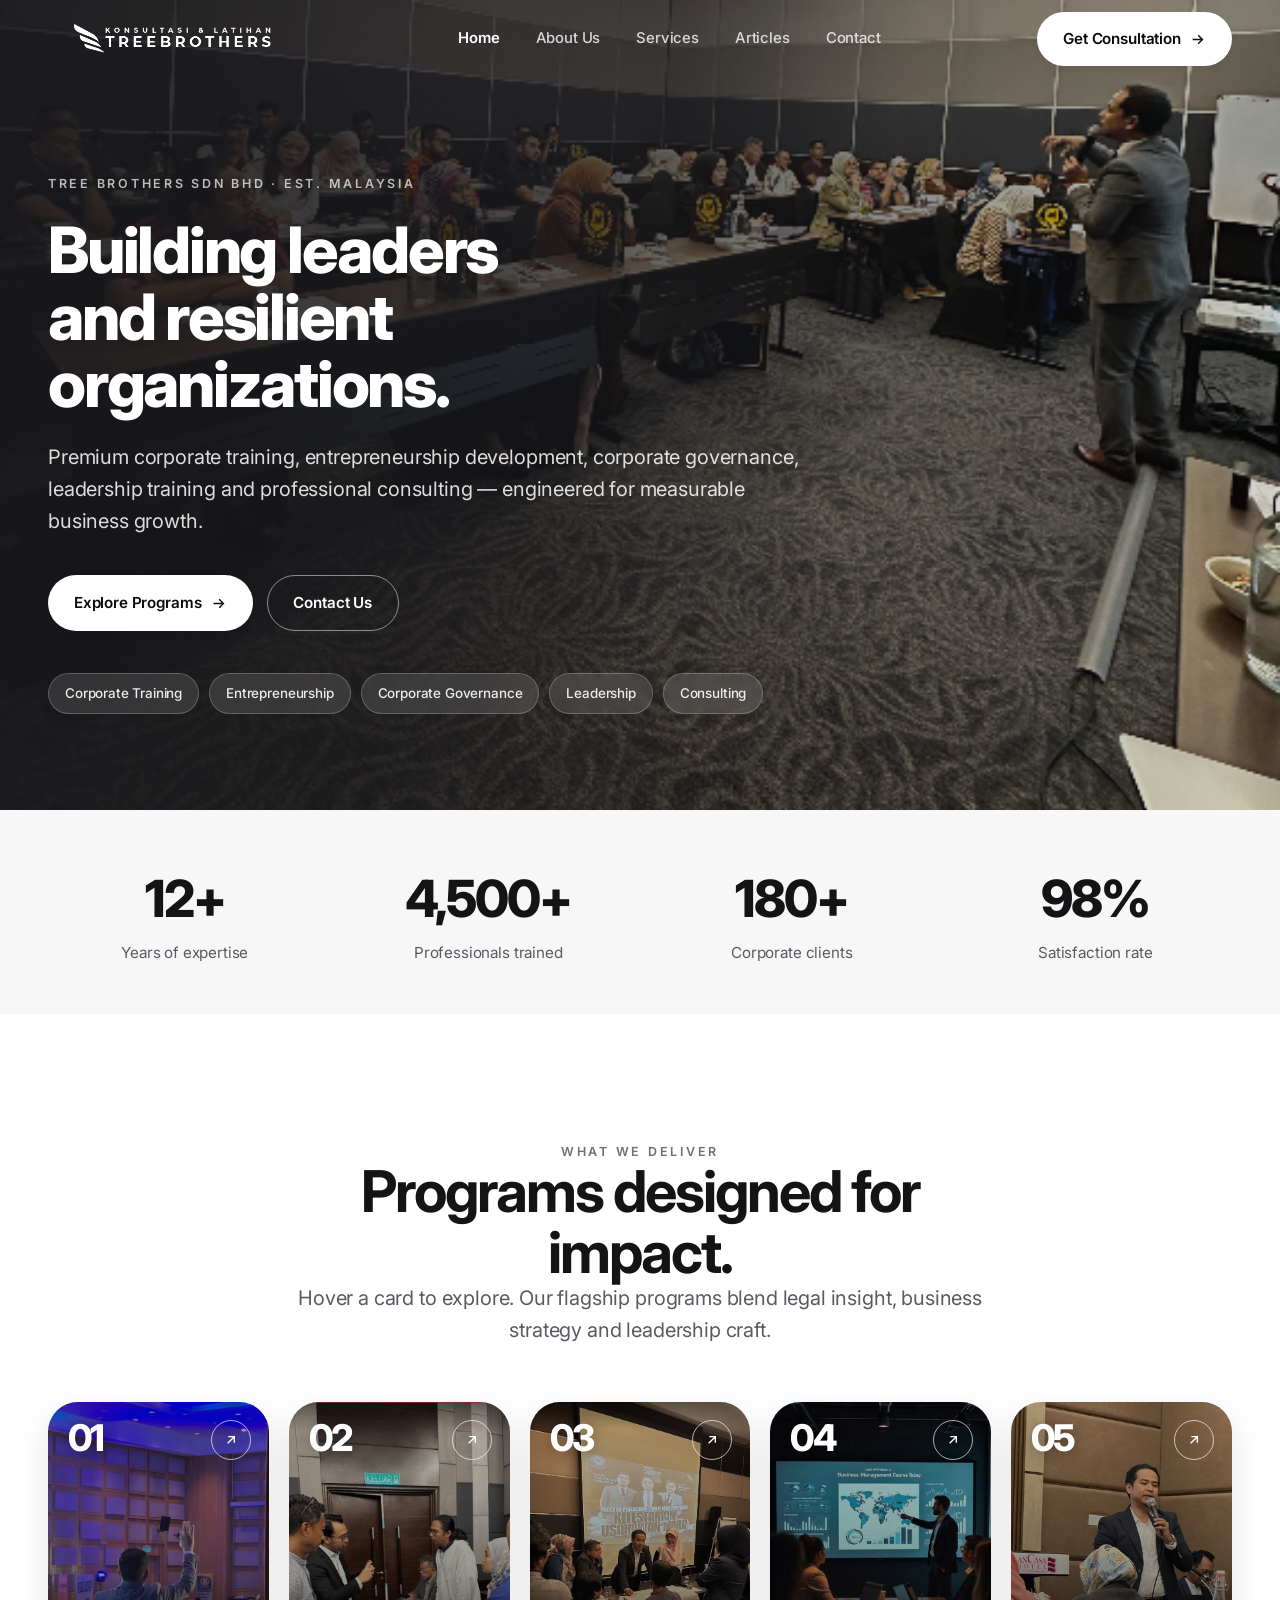
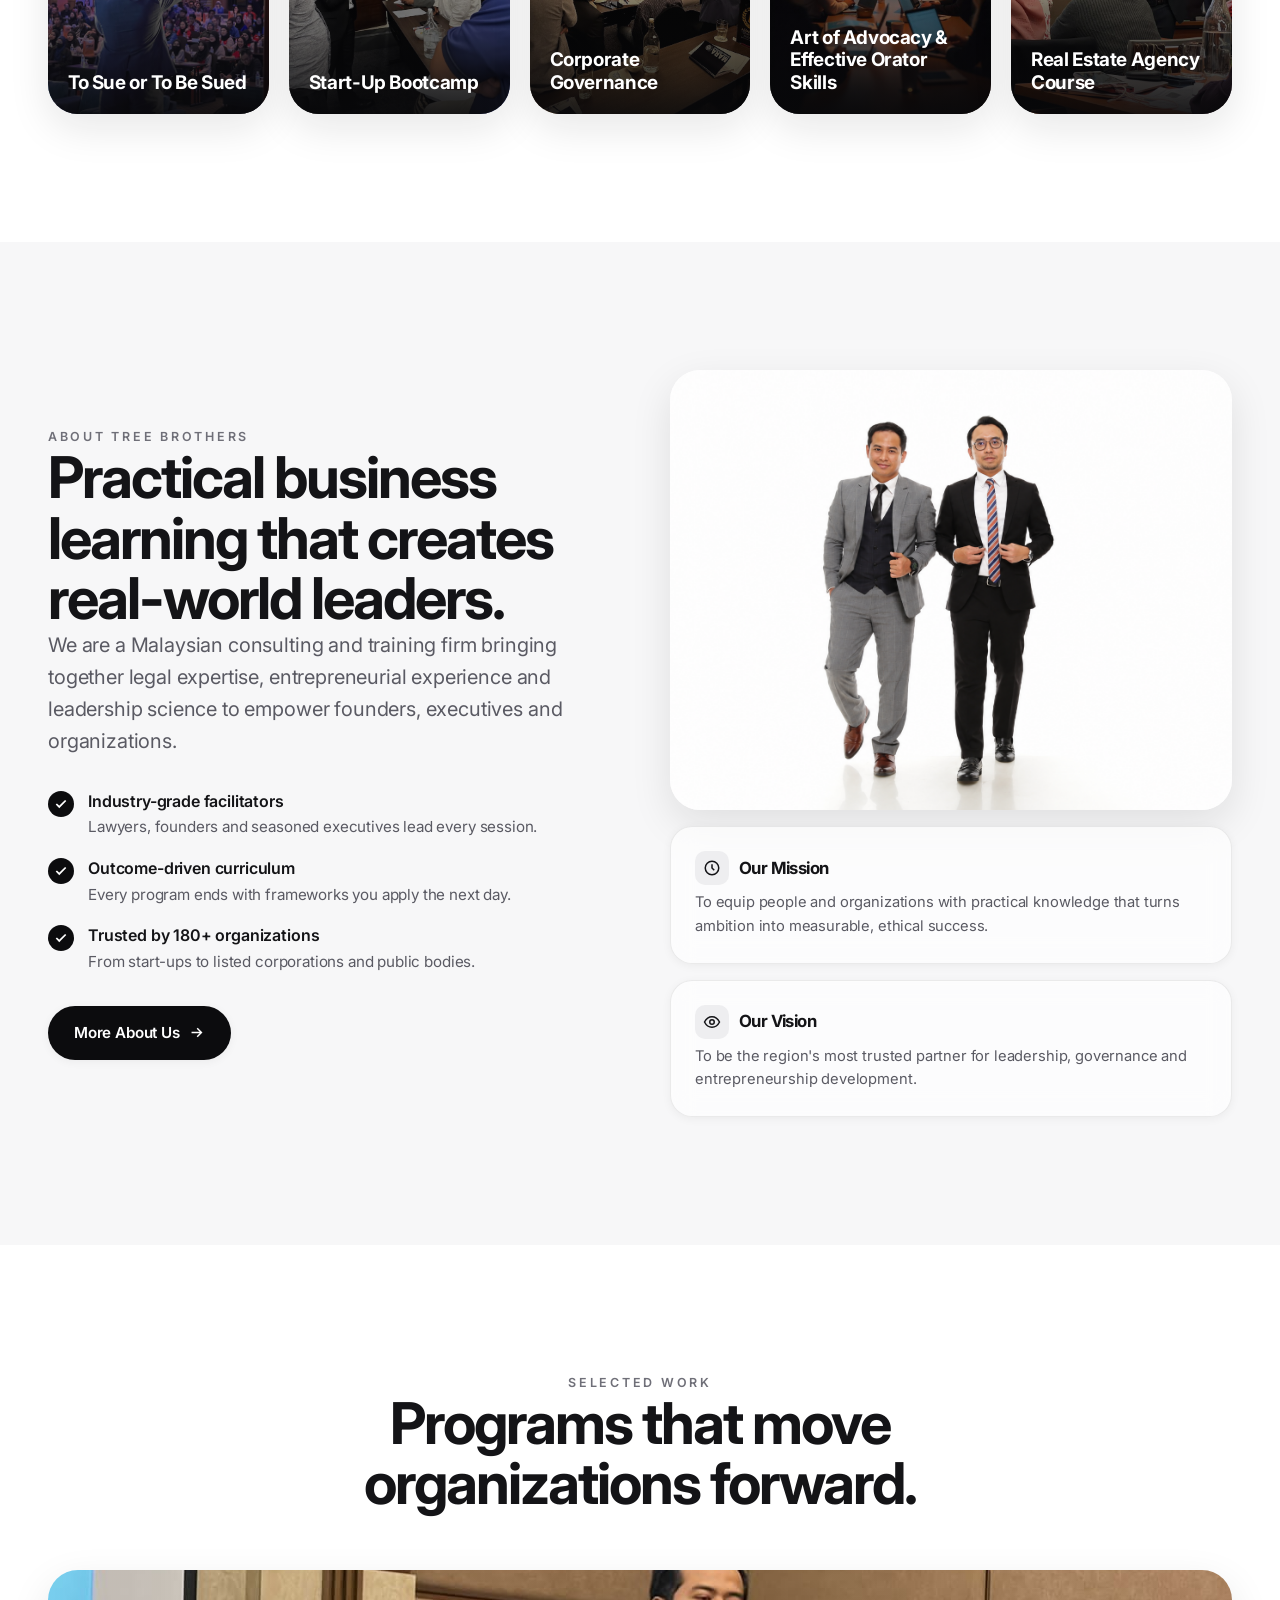
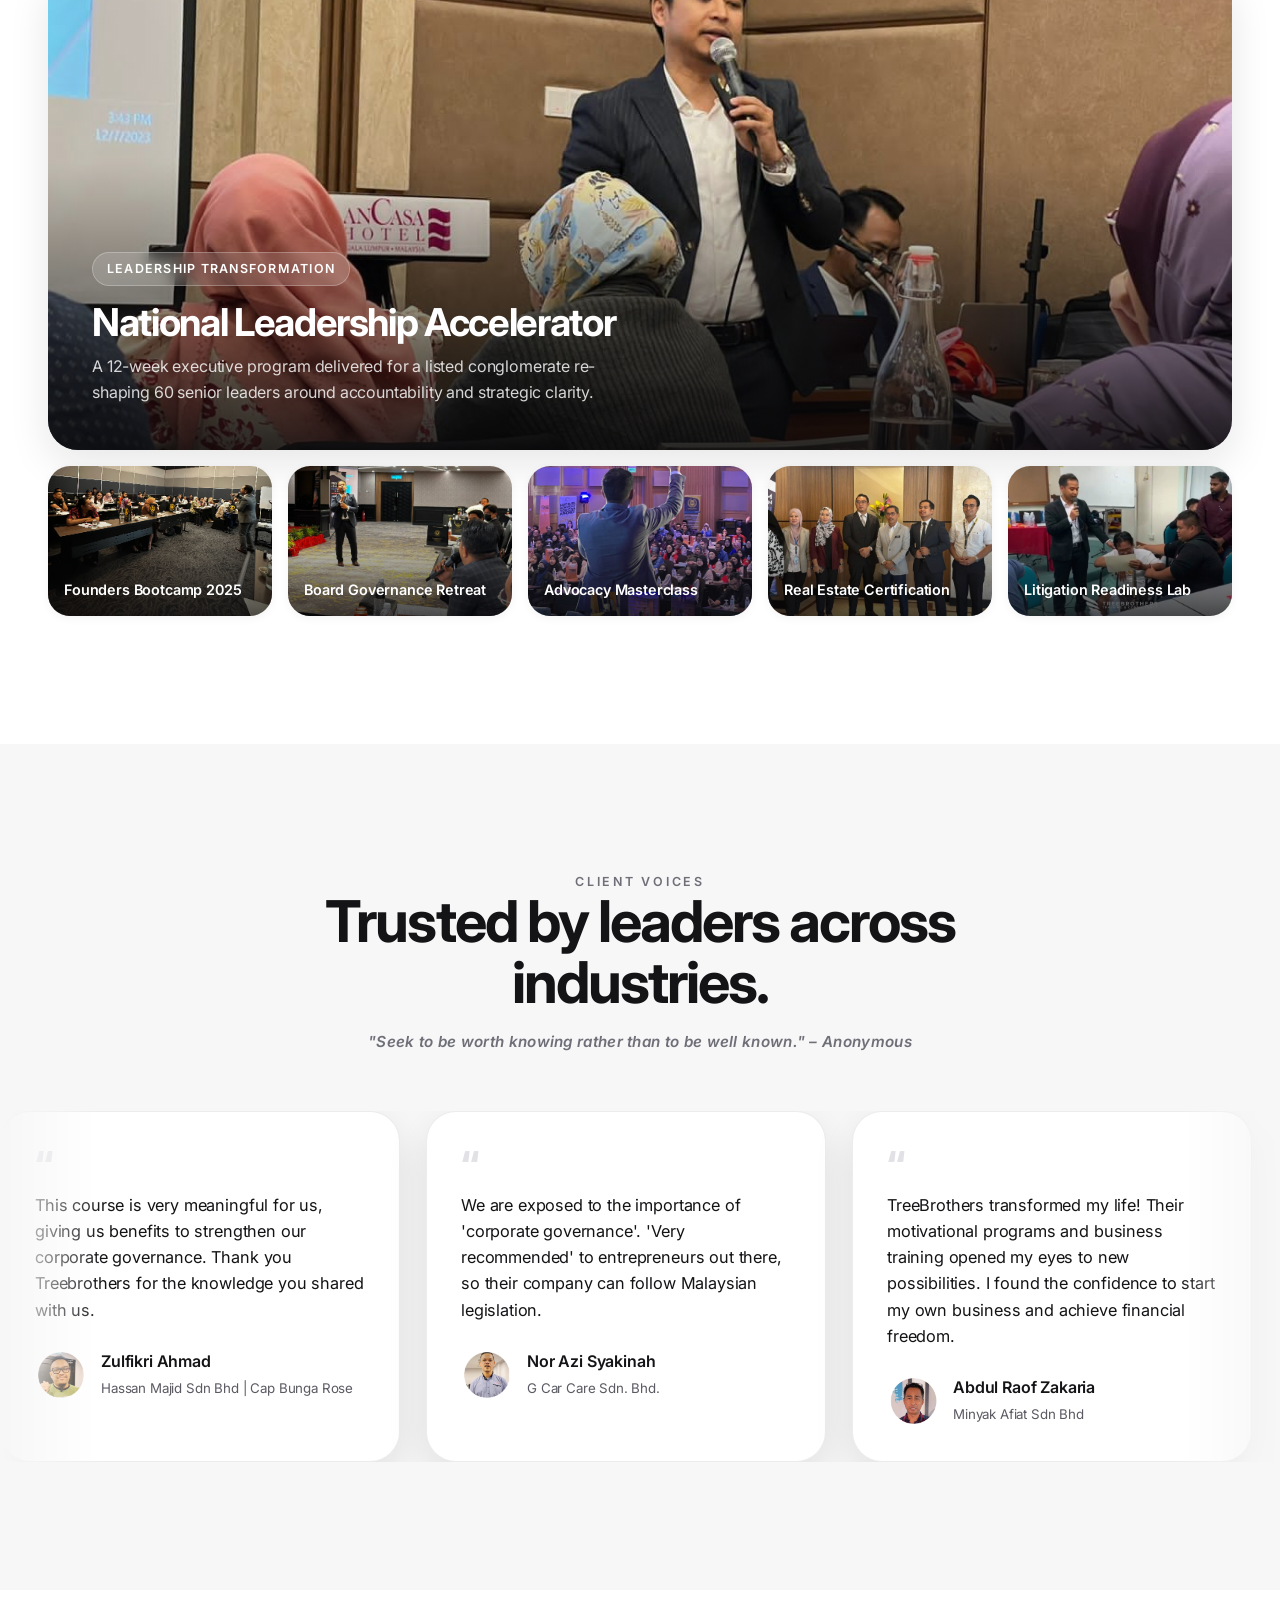
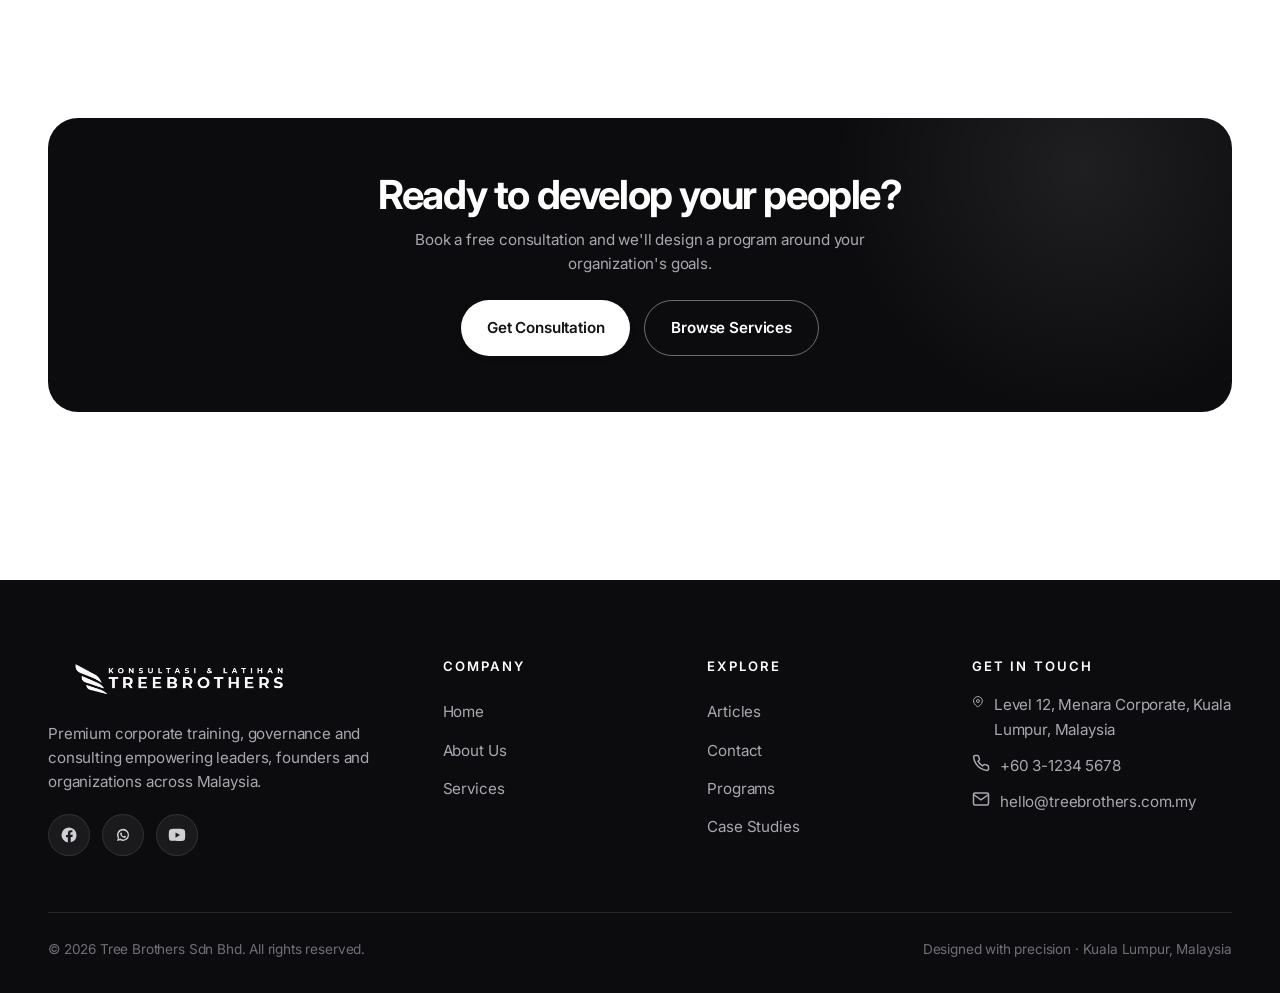
==== index.html @ 4edef3a5 "Rename homepage.html to index.html for deployment; add netlify.toml Co-Authored-By: Claude Opus 4.8 " ====
<!doctype html>
<html lang="en">
  <head>
    <meta charset="UTF-8" />
    <meta name="viewport" content="width=device-width, initial-scale=1.0" />
    <title>Tree Brothers Sdn Bhd Premium Corporate Training & Consulting</title>
    <meta
      name="description"
      content="Tree Brothers Sdn Bhd delivers premium corporate training, entrepreneurship development, corporate governance and leadership programs."
    />
    <link rel="preconnect" href="https://fonts.googleapis.com" />
    <link rel="preconnect" href="https://fonts.gstatic.com" crossorigin />
    <link
      href="https://fonts.googleapis.com/css2?family=Inter:wght@400;500;600;700;800&display=swap"
      rel="stylesheet"
    />
    <link rel="stylesheet" href="style.css" />
  </head>
  <body>
    <!-- ===================== NAVBAR ===================== -->
    <header class="nav nav-over-dark">
      <div class="nav-inner">
        <a href="index.html" class="nav-logo"
          ><img src="image/logobro.png" alt="Tree Brothers Sdn Bhd"
        /></a>
        <nav class="nav-menu">
          <a href="index.html" class="active">Home</a>
          <a href="about.html">About Us</a>
          <a href="services.html">Services</a>
          <a href="articles.html">Articles</a>
          <a href="contact.html">Contact</a>
        </nav>
        <div class="nav-actions">
          <a href="contact.html" class="btn btn-dark btn-consult"
            >Get Consultation
            <svg
              viewBox="0 0 24 24"
              fill="none"
              stroke="currentColor"
              stroke-width="2"
            >
              <path d="M5 12h14M13 6l6 6-6 6" />
            </svg>
          </a>
          <button class="nav-toggle" aria-label="Menu">
            <span></span><span></span><span></span>
          </button>
        </div>
      </div>
    </header>

    <!-- ===================== HERO ===================== -->
    <section class="hero">
      <div class="hero-bg">
        <img
          src="image/portfolio2.png"
          alt="Corporate training and consulting session"
        />
      </div>
      <div class="container">
        <div class="hero-content">
          <p class="eyebrow">Tree Brothers Sdn Bhd · Est. Malaysia</p>
          <h1 class="display">
            Building leaders<br />and resilient<br />organizations.
          </h1>
          <p class="lead">
            Premium corporate training, entrepreneurship development, corporate
            governance, leadership training and professional consulting —
            engineered for measurable business growth.
          </p>
          <div class="hero-cta">
            <a href="services.html" class="btn btn-dark"
              >Explore Programs
              <svg
                viewBox="0 0 24 24"
                fill="none"
                stroke="currentColor"
                stroke-width="2"
              >
                <path d="M5 12h14M13 6l6 6-6 6" />
              </svg>
            </a>
            <a href="contact.html" class="btn btn-outline">Contact Us</a>
          </div>
          <div class="hero-tags">
            <span>Corporate Training</span>
            <span>Entrepreneurship</span>
            <span>Corporate Governance</span>
            <span>Leadership</span>
            <span>Consulting</span>
          </div>
        </div>
      </div>
    </section>

    <!-- ===================== STAT STRIP ===================== -->
    <section class="section-pad bg-grey" style="padding: 48px 0">
      <div class="container">
        <div class="stat-strip reveal">
          <div class="stat">
            <strong>12+</strong><span>Years of expertise</span>
          </div>
          <div class="stat">
            <strong>4,500+</strong><span>Professionals trained</span>
          </div>
          <div class="stat">
            <strong>180+</strong><span>Corporate clients</span>
          </div>
          <div class="stat">
            <strong>98%</strong><span>Satisfaction rate</span>
          </div>
        </div>
      </div>
    </section>

    <!-- ===================== SERVICES — EXPANDING CARDS ===================== -->
    <section class="section-pad">
      <div class="container">
        <div class="section-head center reveal">
          <p class="eyebrow">What we deliver</p>
          <h2 class="h-xl">Programs designed for impact.</h2>
          <p class="lead center" style="margin-inline: auto">
            Hover a card to explore. Our flagship programs blend legal insight,
            business strategy and leadership craft.
          </p>
        </div>
        <div class="svc-cards reveal">
          <article class="svc-c">
            <img src="image/service1.jpg" alt="To Sue or To Be Sued" />
            <span class="svc-c-num">01</span>
            <span class="svc-c-arrow"
              ><svg
                viewBox="0 0 24 24"
                fill="none"
                stroke="currentColor"
                stroke-width="2"
              >
                <path d="M7 17 17 7M8 7h9v9" /></svg
            ></span>
            <div class="svc-c-body">
              <h3>To Sue or To Be Sued</h3>
              <p>
                Litigation literacy for founders and executives—know your
                rights, risks, and remedies before disputes escalate.
              </p>
            </div>
          </article>
          <article class="svc-c">
            <img src="image/service2.png" alt="Start-Up Bootcamp" />
            <span class="svc-c-num">02</span>
            <span class="svc-c-arrow"
              ><svg
                viewBox="0 0 24 24"
                fill="none"
                stroke="currentColor"
                stroke-width="2"
              >
                <path d="M7 17 17 7M8 7h9v9" /></svg
            ></span>
            <div class="svc-c-body">
              <h3>Start-Up Bootcamp</h3>
              <p>
                From idea to traction—validation, business models, funding and
                go-to-market execution in one intensive sprint.
              </p>
            </div>
          </article>
          <article class="svc-c">
            <img src="image/service3.png" alt="Corporate Governance" />
            <span class="svc-c-num">03</span>
            <span class="svc-c-arrow"
              ><svg
                viewBox="0 0 24 24"
                fill="none"
                stroke="currentColor"
                stroke-width="2"
              >
                <path d="M7 17 17 7M8 7h9v9" /></svg
            ></span>
            <div class="svc-c-body">
              <h3>Corporate Governance</h3>
              <p>
                Board-level governance, compliance and ethics that protect
                stakeholders and strengthen organizational trust.
              </p>
            </div>
          </article>
          <article class="svc-c">
            <img
              src="image/service5.jpg"
              alt="Art of Advocacy &amp; Effective Orator Skills"
            />
            <span class="svc-c-num">04</span>
            <span class="svc-c-arrow"
              ><svg
                viewBox="0 0 24 24"
                fill="none"
                stroke="currentColor"
                stroke-width="2"
              >
                <path d="M7 17 17 7M8 7h9v9" /></svg
            ></span>
            <div class="svc-c-body">
              <h3>Art of Advocacy &amp; Effective Orator Skills</h3>
              <p>
                Command any room with persuasive communication, courtroom-grade
                advocacy and executive presence.
              </p>
            </div>
          </article>
          <article class="svc-c">
            <img src="image/portfolio.jpeg" alt="Real Estate Agency Course" />
            <span class="svc-c-num">05</span>
            <span class="svc-c-arrow"
              ><svg
                viewBox="0 0 24 24"
                fill="none"
                stroke="currentColor"
                stroke-width="2"
              >
                <path d="M7 17 17 7M8 7h9v9" /></svg
            ></span>
            <div class="svc-c-body">
              <h3>Real Estate Agency Course</h3>
              <p>
                Property law, valuation, negotiation and agency practice for
                aspiring and active real estate professionals.
              </p>
            </div>
          </article>
        </div>
      </div>
    </section>

    <!-- ===================== ABOUT PREVIEW ===================== -->
    <section class="section-pad bg-grey">
      <div class="container">
        <div class="about-grid">
          <div class="reveal">
            <p class="eyebrow">About Tree Brothers</p>
            <h2 class="h-xl">
              Practical business learning that creates real-world leaders.
            </h2>
            <p class="lead">
              We are a Malaysian consulting and training firm bringing together
              legal expertise, entrepreneurial experience and leadership science
              to empower founders, executives and organizations.
            </p>
            <ul class="about-points">
              <li>
                <span class="tick"
                  ><svg
                    viewBox="0 0 24 24"
                    fill="none"
                    stroke="currentColor"
                    stroke-width="3"
                  >
                    <path d="M20 6 9 17l-5-5" /></svg
                ></span>
                <div>
                  <strong>Industry-grade facilitators</strong
                  ><span class="txt"
                    >Lawyers, founders and seasoned executives lead every
                    session.</span
                  >
                </div>
              </li>
              <li>
                <span class="tick"
                  ><svg
                    viewBox="0 0 24 24"
                    fill="none"
                    stroke="currentColor"
                    stroke-width="3"
                  >
                    <path d="M20 6 9 17l-5-5" /></svg
                ></span>
                <div>
                  <strong>Outcome-driven curriculum</strong
                  ><span class="txt"
                    >Every program ends with frameworks you apply the next
                    day.</span
                  >
                </div>
              </li>
              <li>
                <span class="tick"
                  ><svg
                    viewBox="0 0 24 24"
                    fill="none"
                    stroke="currentColor"
                    stroke-width="3"
                  >
                    <path d="M20 6 9 17l-5-5" /></svg
                ></span>
                <div>
                  <strong>Trusted by 180+ organizations</strong
                  ><span class="txt"
                    >From start-ups to listed corporations and public
                    bodies.</span
                  >
                </div>
              </li>
            </ul>
            <a href="about.html" class="btn btn-dark"
              >More About Us
              <svg
                viewBox="0 0 24 24"
                fill="none"
                stroke="currentColor"
                stroke-width="2"
              >
                <path d="M5 12h14M13 6l6 6-6 6" />
              </svg>
            </a>
          </div>
          <div class="about-visual reveal">
            <img src="image/speaker2.png" alt="Tree Brothers team" />
            <div class="mv-cards">
              <div class="mv-card">
                <h4>
                  <span class="ico"
                    ><svg
                      viewBox="0 0 24 24"
                      fill="none"
                      stroke="currentColor"
                      stroke-width="2"
                    >
                      <circle cx="12" cy="12" r="9" />
                      <path d="M12 7v5l3 3" /></svg></span
                  >Our Mission
                </h4>
                <p>
                  To equip people and organizations with practical knowledge
                  that turns ambition into measurable, ethical success.
                </p>
              </div>
              <div class="mv-card">
                <h4>
                  <span class="ico"
                    ><svg
                      viewBox="0 0 24 24"
                      fill="none"
                      stroke="currentColor"
                      stroke-width="2"
                    >
                      <path
                        d="M2 12s3.5-7 10-7 10 7 10 7-3.5 7-10 7S2 12 2 12Z"
                      />
                      <circle cx="12" cy="12" r="3" /></svg></span
                  >Our Vision
                </h4>
                <p>
                  To be the region's most trusted partner for leadership,
                  governance and entrepreneurship development.
                </p>
              </div>
            </div>
          </div>
        </div>
      </div>
    </section>

    <!-- ===================== PORTFOLIO PREVIEW ===================== -->
    <section class="section-pad">
      <div class="container">
        <div class="section-head center reveal">
          <p class="eyebrow">Selected work</p>
          <h2 class="h-xl">Programs that move organizations forward.</h2>
        </div>
        <div class="reveal">
          <div class="pf-featured" data-featured>
            <img src="image/portfolio.jpeg" alt="" />
            <div class="pf-featured-body">
              <span class="tag">Leadership Transformation</span>
              <h3>National Leadership Accelerator</h3>
              <p>
                A 12-week executive program delivered for a listed conglomerate
                re-shaping 60 senior leaders around accountability and strategic
                clarity.
              </p>
            </div>
          </div>
          <div class="pf-thumbs">
            <div
              class="pf-thumb"
              data-img="image/portfolio2.png"
              data-tag="Entrepreneurship"
              data-title="Founders Bootcamp 2025"
              data-desc="An intensive accelerator helping 120 early-stage founders validate and launch their ventures."
            >
              <img src="image/portfolio2.png" alt="" /><span
                >Founders Bootcamp 2025</span
              >
            </div>
            <div
              class="pf-thumb"
              data-img="image/portfolio3.png"
              data-tag="Governance"
              data-title="Board Governance Retreat"
              data-desc="A two-day board immersion on compliance, ethics and stakeholder trust for a public body."
            >
              <img src="image/portfolio3.png" alt="" /><span
                >Board Governance Retreat</span
              >
            </div>
            <div
              class="pf-thumb"
              data-img="image/portfolio4.png"
              data-tag="Advocacy"
              data-title="Advocacy Masterclass"
              data-desc="Persuasion and orator training for a national association of legal professionals."
            >
              <img src="image/portfolio4.png" alt="" /><span
                >Advocacy Masterclass</span
              >
            </div>
            <div
              class="pf-thumb"
              data-img="image/portfolio5.jpg"
              data-tag="Real Estate"
              data-title="Real Estate Certification"
              data-desc="A certification track preparing 200+ agents for professional practice and licensing."
            >
              <img src="image/portfolio5.jpg" alt="" /><span
                >Real Estate Certification</span
              >
            </div>
            <div
              class="pf-thumb"
              data-img="image/portfolio6.jpg"
              data-tag="Corporate Law"
              data-title="Litigation Readiness Lab"
              data-desc="A practical workshop on contracts, disputes and litigation strategy for SME owners."
            >
              <img src="image/portfolio6.jpg" alt="" /><span
                >Litigation Readiness Lab</span
              >
            </div>
          </div>
        </div>
      </div>
    </section>

    <!-- ===================== TESTIMONIALS ===================== -->
    <section class="section-pad bg-grey">
      <div class="container">
        <div class="section-head center reveal">
          <p class="eyebrow">Client voices</p>
          <h2 class="h-xl">Trusted by leaders across industries.</h2>
          <p
            class="eyebrow"
            style="
              margin-top: 18px;
              text-transform: none;
              font-style: italic;
              letter-spacing: 0.02em;
              font-size: 0.95rem;
            "
          >
            "Seek to be worth knowing rather than to be well known." – Anonymous
          </p>
        </div>
      </div>
      <div class="testi-wrap reveal">
        <div class="testi-track">
          <!-- set A -->
          <article class="testi-card">
            <div class="testi-quote">“</div>
            <p class="testi-text">
              This course is very meaningful for us, giving us benefits to
              strengthen our corporate governance. Thank you Treebrothers for
              the knowledge you shared with us.
            </p>
            <div class="testi-person">
              <img src="image/reviews.png" alt="Zulfikri Ahmad" />
              <div>
                <strong>Zulfikri Ahmad</strong
                ><small>Hassan Majid Sdn Bhd | Cap Bunga Rose</small>
              </div>
            </div>
          </article>
          <article class="testi-card">
            <div class="testi-quote">“</div>
            <p class="testi-text">
              We are exposed to the importance of 'corporate governance'. 'Very
              recommended' to entrepreneurs out there, so their company can
              follow Malaysian legislation.
            </p>
            <div class="testi-person">
              <img src="image/reviews2.png" alt="Nor Azi Syakinah" />
              <div>
                <strong>Nor Azi Syakinah</strong
                ><small>G Car Care Sdn. Bhd.</small>
              </div>
            </div>
          </article>
          <article class="testi-card">
            <div class="testi-quote">“</div>
            <p class="testi-text">
              TreeBrothers transformed my life! Their motivational programs and
              business training opened my eyes to new possibilities. I found the
              confidence to start my own business and achieve financial freedom.
            </p>
            <div class="testi-person">
              <img src="image/reviews3.png" alt="Abdul Raof Zakaria" />
              <div>
                <strong>Abdul Raof Zakaria</strong
                ><small>Minyak Afiat Sdn Bhd</small>
              </div>
            </div>
          </article>
          <article class="testi-card">
            <div class="testi-quote">“</div>
            <p class="testi-text">
              I can't thank TreeBrothers enough! Their personalized consultancy
              sessions were a game-changer for my career. They helped me tap
              into my hidden potential, and now I'm on the path to
              self-fulfillment and success.
            </p>
            <div class="testi-person">
              <img src="image/reviews4.png" alt="Azizol Adam" />
              <div><strong>Azizol Adam</strong><small>AZ Tune</small></div>
            </div>
          </article>
          <article class="testi-card">
            <div class="testi-quote">“</div>
            <p class="testi-text">
              TreeBrothers is the key to unlocking your true potential. Their
              programs are a revelation. Thanks to them, I've discovered my
              inner entrepreneur and am on my way to achieving my dreams.
            </p>
            <div class="testi-person">
              <img src="image/reviews5.png" alt="Azhari Adam" />
              <div>
                <strong>Azhari Adam</strong><small>Railway Services</small>
              </div>
            </div>
          </article>
          <!-- duplicate for seamless loop -->
          <article class="testi-card">
            <div class="testi-quote">“</div>
            <p class="testi-text">
              This course is very meaningful for us, giving us benefits to
              strengthen our corporate governance. Thank you Treebrothers for
              the knowledge you shared with us.
            </p>
            <div class="testi-person">
              <img src="image/reviews.png" alt="Zulfikri Ahmad" />
              <div>
                <strong>Zulfikri Ahmad</strong
                ><small>Hassan Majid Sdn Bhd | Cap Bunga Rose</small>
              </div>
            </div>
          </article>
          <article class="testi-card">
            <div class="testi-quote">“</div>
            <p class="testi-text">
              We are exposed to the importance of 'corporate governance'. 'Very
              recommended' to entrepreneurs out there, so their company can
              follow Malaysian legislation.
            </p>
            <div class="testi-person">
              <img src="image/reviews2.png" alt="Nor Azi Syakinah" />
              <div>
                <strong>Nor Azi Syakinah</strong
                ><small>G Car Care Sdn. Bhd.</small>
              </div>
            </div>
          </article>
          <article class="testi-card">
            <div class="testi-quote">“</div>
            <p class="testi-text">
              TreeBrothers transformed my life! Their motivational programs and
              business training opened my eyes to new possibilities. I found the
              confidence to start my own business and achieve financial freedom.
            </p>
            <div class="testi-person">
              <img src="image/reviews3.png" alt="Abdul Raof Zakaria" />
              <div>
                <strong>Abdul Raof Zakaria</strong
                ><small>Minyak Afiat Sdn Bhd</small>
              </div>
            </div>
          </article>
          <article class="testi-card">
            <div class="testi-quote">“</div>
            <p class="testi-text">
              I can't thank TreeBrothers enough! Their personalized consultancy
              sessions were a game-changer for my career. They helped me tap
              into my hidden potential, and now I'm on the path to
              self-fulfillment and success.
            </p>
            <div class="testi-person">
              <img src="image/reviews4.png" alt="Azizol Adam" />
              <div><strong>Azizol Adam</strong><small>AZ Tune</small></div>
            </div>
          </article>
          <article class="testi-card">
            <div class="testi-quote">“</div>
            <p class="testi-text">
              TreeBrothers is the key to unlocking your true potential. Their
              programs are a revelation. Thanks to them, I've discovered my
              inner entrepreneur and am on my way to achieving my dreams.
            </p>
            <div class="testi-person">
              <img src="image/reviews5.png" alt="Azhari Adam" />
              <div>
                <strong>Azhari Adam</strong><small>Railway Services</small>
              </div>
            </div>
          </article>
        </div>
      </div>
    </section>

    <!-- ===================== CTA BAND ===================== -->
    <section class="section-pad">
      <div class="container">
        <div class="cta-band reveal">
          <h2 class="h-xl">Ready to develop your people?</h2>
          <p>
            Book a free consultation and we'll design a program around your
            organization's goals.
          </p>
          <div class="hero-cta">
            <a href="contact.html" class="btn btn-light">Get Consultation</a>
            <a
              href="services.html"
              class="btn btn-outline"
              style="color: #fff; border-color: rgba(255, 255, 255, 0.4)"
              >Browse Services</a
            >
          </div>
        </div>
      </div>
    </section>

    <!-- ===================== FOOTER ===================== -->
    <footer class="footer">
      <div class="container">
        <div class="footer-grid">
          <div class="footer-about">
            <div class="footer-logo">
              <img src="image/logobro-white.png" alt="Tree Brothers Sdn Bhd" />
            </div>
            <p>
              Premium corporate training, governance and consulting empowering
              leaders, founders and organizations across Malaysia.
            </p>
            <div class="footer-social">
              <a
                href="https://web.facebook.com/treebros.sb?_rdc=1&amp;_rdr#"
                target="_blank"
                rel="noopener"
                aria-label="Facebook"
                ><svg viewBox="0 0 24 24" fill="currentColor">
                  <path
                    d="M22 12a10 10 0 1 0-11.5 9.9v-7H8v-2.9h2.5V9.5c0-2.5 1.5-3.9 3.8-3.9 1.1 0 2.2.2 2.2.2v2.5h-1.2c-1.2 0-1.6.8-1.6 1.6v1.9H17l-.4 2.9h-2.3v7A10 10 0 0 0 22 12Z"
                  /></svg
              ></a>
              <a
                href="https://api.whatsapp.com/send?phone=60109872029&amp;text=Hello%20Treebrothers%F0%9F%98%8E%F0%9F%98%8E%2C%20can%20I%20know%20the%20details%20for%20booking%20a%20session%20with%20your%20programme%3F"
                target="_blank"
                rel="noopener"
                aria-label="WhatsApp"
                ><svg viewBox="0 0 24 24" fill="currentColor">
                  <path
                    d="M20 11.9a8 8 0 0 1-11.9 7L4 20l1.2-4a8 8 0 1 1 14.8-4.1Zm-8-6a6 6 0 0 0-5.1 9.1l-.7 2.4 2.5-.7A6 6 0 1 0 12 5.9Zm3.4 7.6c-.2-.1-1.1-.5-1.3-.6s-.3-.1-.4.1-.5.6-.6.7-.2.1-.4 0a4.9 4.9 0 0 1-2.4-2.1c-.2-.3.2-.3.5-.9.1-.1 0-.3 0-.4l-.6-1.3c-.1-.3-.3-.3-.4-.3h-.4a.8.8 0 0 0-.5.2 2.1 2.1 0 0 0-.7 1.6 3.7 3.7 0 0 0 .8 2 8.3 8.3 0 0 0 3.2 2.8c1.2.5 1.7.6 2.3.5a1.9 1.9 0 0 0 1.3-.9 1.6 1.6 0 0 0 .1-.9c0-.1-.2-.2-.4-.3Z"
                  /></svg
              ></a>
              <a
                href="https://www.youtube.com/@treebrotherstrainingconsul187"
                target="_blank"
                rel="noopener"
                aria-label="YouTube"
                ><svg viewBox="0 0 24 24" fill="currentColor">
                  <path
                    d="M23 12s0-3.8-.5-5.6a3 3 0 0 0-2.1-2.1C18.6 3.8 12 3.8 12 3.8s-6.6 0-8.4.5A3 3 0 0 0 1.5 6.4 31.6 31.6 0 0 0 1 12a31.6 31.6 0 0 0 .5 5.6 3 3 0 0 0 2.1 2.1c1.8.5 8.4.5 8.4.5s6.6 0 8.4-.5a3 3 0 0 0 2.1-2.1c.5-1.8.5-5.6.5-5.6Zm-13 3.5v-7l6 3.5Z"
                  /></svg
              ></a>
            </div>
          </div>
          <div>
            <h4>Company</h4>
            <div class="footer-links">
              <a href="index.html">Home</a>
              <a href="about.html">About Us</a>
              <a href="services.html">Services</a>
            </div>
          </div>
          <div>
            <h4>Explore</h4>
            <div class="footer-links">
              <a href="articles.html">Articles</a>
              <a href="contact.html">Contact</a>
              <a href="services.html">Programs</a>
              <a href="articles.html">Case Studies</a>
            </div>
          </div>
          <div>
            <h4>Get in touch</h4>
            <ul class="footer-contact">
              <li>
                <svg
                  viewBox="0 0 24 24"
                  fill="none"
                  stroke="currentColor"
                  stroke-width="2"
                  width="18"
                  height="18"
                >
                  <path d="M21 10c0 7-9 12-9 12s-9-5-9-12a9 9 0 0 1 18 0Z" />
                  <circle cx="12" cy="10" r="3" /></svg
                >Level 12, Menara Corporate, Kuala Lumpur, Malaysia
              </li>
              <li>
                <svg
                  viewBox="0 0 24 24"
                  fill="none"
                  stroke="currentColor"
                  stroke-width="2"
                  width="18"
                  height="18"
                >
                  <path
                    d="M22 16.9v3a2 2 0 0 1-2.2 2 19.8 19.8 0 0 1-8.6-3 19.5 19.5 0 0 1-6-6 19.8 19.8 0 0 1-3-8.6A2 2 0 0 1 4.1 2h3a2 2 0 0 1 2 1.7c.1 1 .4 1.9.7 2.8a2 2 0 0 1-.5 2.1L8.1 9.9a16 16 0 0 0 6 6l1.3-1.3a2 2 0 0 1 2.1-.4c.9.3 1.8.6 2.8.7a2 2 0 0 1 1.7 2Z"
                  /></svg
                >+60 3-1234 5678
              </li>
              <li>
                <svg
                  viewBox="0 0 24 24"
                  fill="none"
                  stroke="currentColor"
                  stroke-width="2"
                  width="18"
                  height="18"
                >
                  <rect x="2" y="4" width="20" height="16" rx="2" />
                  <path d="m2 6 10 7L22 6" /></svg
                >hello@treebrothers.com.my
              </li>
            </ul>
          </div>
        </div>
        <div class="footer-bottom">
          <span
            >© <span data-year>2026</span> Tree Brothers Sdn Bhd. All rights
            reserved.</span
          >
          <span>Designed with precision · Kuala Lumpur, Malaysia</span>
        </div>
      </div>
    </footer>

    <script src="script.js"></script>
  </body>
</html>
---- style.css ----
/* =========================================================
   TREE BROTHERS SDN BHD — 2026 Corporate Redesign
   Design system: White / Light Grey / Dark Grey / Black
   Inspiration: Apple · Stripe · Notion
   ========================================================= */

:root {
  /* Palette */
  --white: #ffffff;
  --grey-50: #f7f7f8;
  --grey-100: #eeeef0;
  --grey-200: #e2e2e6;
  --grey-300: #cfcfd4;
  --grey-400: #a8a8b0;
  --grey-500: #6f6f78;
  --grey-600: #4a4a52;
  --grey-700: #2c2c31;
  --grey-800: #1b1b1f;
  --black: #0c0c0e;

  --text: #141417;
  --text-soft: #5a5a63;
  --line: rgba(20, 20, 23, 0.08);

  /* Glass */
  --glass-bg: rgba(255, 255, 255, 0.65);
  --glass-border: rgba(255, 255, 255, 0.55);
  --glass-shadow: 0 20px 50px rgba(15, 15, 20, 0.1);

  /* Shadows */
  --shadow-sm: 0 2px 10px rgba(15, 15, 20, 0.05);
  --shadow-md: 0 14px 40px rgba(15, 15, 20, 0.1);
  --shadow-lg: 0 30px 70px rgba(15, 15, 20, 0.16);

  /* Radius */
  --r-sm: 14px;
  --r: 22px;
  --r-lg: 30px;

  /* Motion */
  --ease: cubic-bezier(0.22, 1, 0.36, 1);
  --t: 0.5s var(--ease);

  --maxw: 1240px;
  --nav-h: 78px;
}

* {
  margin: 0;
  padding: 0;
  box-sizing: border-box;
}

html {
  scroll-behavior: smooth;
  -webkit-text-size-adjust: 100%;
}

body {
  font-family:
    "Inter",
    "Segoe UI",
    system-ui,
    -apple-system,
    sans-serif;
  color: var(--text);
  background: var(--white);
  line-height: 1.6;
  letter-spacing: -0.01em;
  overflow-x: hidden;
}

img {
  max-width: 100%;
  display: block;
}
a {
  color: inherit;
  text-decoration: none;
}
ul {
  list-style: none;
}
button {
  font-family: inherit;
  cursor: pointer;
  border: none;
  background: none;
}

/* ---------- Typography ---------- */
h1,
h2,
h3,
h4 {
  font-weight: 700;
  line-height: 1.05;
  letter-spacing: -0.035em;
}
.display {
  font-size: clamp(2rem, 5vw, 4rem);
  font-weight: 800;
}
.h-xl {
  font-size: clamp(2.2rem, 5vw, 3.6rem);
}
.h-lg {
  font-size: clamp(1.8rem, 4vw, 2.7rem);
}
.eyebrow {
  font-size: 0.78rem;
  font-weight: 600;
  letter-spacing: 0.22em;
  text-transform: uppercase;
  color: var(--grey-500);
}
.lead {
  font-size: clamp(1.05rem, 1.6vw, 1.25rem);
  color: var(--text-soft);
  max-width: 60ch;
}
.muted {
  color: var(--text-soft);
}

/* ---------- Layout ---------- */
.container {
  width: 100%;
  max-width: var(--maxw);
  margin: 0 auto;
  padding: 0 28px;
}
section {
  position: relative;
}
.section-pad {
  padding: clamp(70px, 10vw, 130px) 0;
}
.center {
  text-align: center;
}
.section-head {
  max-width: 720px;
  margin: 0 auto 56px;
}
.section-head.center {
  margin-inline: auto;
}

/* ---------- Buttons ---------- */
.btn {
  display: inline-flex;
  align-items: center;
  gap: 0.55em;
  padding: 0.95em 1.7em;
  border-radius: 100px;
  font-size: 0.95rem;
  font-weight: 600;
  letter-spacing: -0.01em;
  transition:
    transform 0.35s var(--ease),
    box-shadow 0.35s var(--ease),
    background 0.35s var(--ease),
    color 0.35s var(--ease);
  white-space: nowrap;
}
.btn svg {
  width: 17px;
  height: 17px;
}
.btn-dark {
  background: var(--black);
  color: var(--white);
  box-shadow: var(--shadow-sm);
}
.btn-dark:hover {
  transform: translateY(-3px);
  box-shadow: var(--shadow-md);
  background: var(--grey-700);
}
.btn-light {
  background: var(--white);
  color: var(--text);
  box-shadow: var(--shadow-sm);
}
.btn-light:hover {
  transform: translateY(-3px);
  box-shadow: var(--shadow-md);
}
.btn-outline {
  border: 1.5px solid var(--grey-300);
  color: var(--text);
}
.btn-outline:hover {
  transform: translateY(-3px);
  border-color: var(--black);
  background: var(--black);
  color: var(--white);
}
.btn-ghost {
  color: var(--text);
  padding-inline: 0.4em;
}
.btn-ghost:hover {
  color: var(--grey-500);
}
.btn-wa {
  background: linear-gradient(135deg, #141417, #3c3c46);
  color: #fff;
  box-shadow: var(--shadow-sm);
}
.btn-wa:hover {
  transform: translateY(-3px);
  box-shadow: 0 16px 34px rgba(12, 12, 14, 0.3);
}
.btn-wa svg {
  transition: transform 0.35s var(--ease);
}
.btn-wa:hover svg {
  transform: scale(1.12) rotate(-6deg);
}

.link-arrow {
  display: inline-flex;
  align-items: center;
  gap: 0.5em;
  font-weight: 600;
}
.link-arrow svg {
  transition: transform 0.35s var(--ease);
}
.link-arrow:hover svg {
  transform: translateX(5px);
}

/* =========================================================
   NAVBAR
   ========================================================= */
.nav {
  position: fixed;
  top: 0;
  left: 0;
  right: 0;
  z-index: 1000;
  height: var(--nav-h);
  display: flex;
  align-items: center;
  transition:
    background 0.4s var(--ease),
    box-shadow 0.4s var(--ease),
    backdrop-filter 0.4s;
}
.nav-inner {
  width: 100%;
  max-width: var(--maxw);
  margin: 0 auto;
  padding: 0 28px;
  display: flex;
  align-items: center;
  justify-content: space-between;
  gap: 20px;
}
.nav.scrolled {
  background: var(--glass-bg);
  backdrop-filter: blur(22px) saturate(160%);
  -webkit-backdrop-filter: blur(22px) saturate(160%);
  border-bottom: 1px solid var(--glass-border);
  box-shadow: 0 6px 24px rgba(15, 15, 20, 0.06);
}
.nav-logo img {
  height: 38px;
  width: auto;
}
.nav-menu {
  display: flex;
  align-items: center;
  gap: 4px;
}
.nav-menu a {
  position: relative;
  padding: 10px 16px;
  border-radius: 100px;
  font-size: 0.93rem;
  font-weight: 500;
  color: var(--text-soft);
  transition:
    color 0.3s,
    background 0.3s;
}
.nav-menu a:hover {
  color: var(--text);
  background: rgba(20, 20, 23, 0.05);
}
.nav-menu a.active {
  color: var(--text);
  font-weight: 600;
}
/* Navbar over a dark hero (homepage): light until scrolled */
/* light menu links only on desktop — the mobile dropdown has a light background */
@media (min-width: 993px) {
  .nav-over-dark:not(.scrolled) .nav-menu a {
    color: rgba(255, 255, 255, 0.8);
  }
  .nav-over-dark:not(.scrolled) .nav-menu a:hover {
    color: #fff;
    background: rgba(255, 255, 255, 0.12);
  }
  .nav-over-dark:not(.scrolled) .nav-menu a.active {
    color: #fff;
  }
}
.nav-over-dark:not(.scrolled) .nav-logo img {
  filter: brightness(0) invert(1);
}
.nav-over-dark:not(.scrolled) .nav-toggle span {
  background: #fff;
}
.nav-over-dark:not(.scrolled) .btn-consult {
  background: #fff;
  color: var(--black);
}
.nav-over-dark:not(.scrolled) .btn-consult:hover {
  background: var(--grey-100);
  color: var(--black);
}
.nav-actions {
  display: flex;
  align-items: center;
  gap: 12px;
}
.nav-toggle {
  display: none;
  width: 44px;
  height: 44px;
  border-radius: 12px;
  flex-direction: column;
  gap: 5px;
  align-items: center;
  justify-content: center;
}
.nav-toggle span {
  width: 22px;
  height: 2px;
  background: var(--text);
  border-radius: 2px;
  transition:
    transform 0.35s var(--ease),
    opacity 0.3s;
}
.nav-toggle.open span:nth-child(1) {
  transform: translateY(7px) rotate(45deg);
}
.nav-toggle.open span:nth-child(2) {
  opacity: 0;
}
.nav-toggle.open span:nth-child(3) {
  transform: translateY(-7px) rotate(-45deg);
}

/* =========================================================
   FOOTER
   ========================================================= */
.footer {
  background: var(--black);
  color: var(--grey-300);
  padding: 80px 0 32px;
  margin-top: 40px;
}
.footer-grid {
  display: grid;
  grid-template-columns: 1.6fr 1fr 1fr 1.2fr;
  gap: 48px;
}
.footer-logo img {
  height: 40px;
  margin-bottom: 22px;
}
.footer-about p {
  color: var(--grey-400);
  max-width: 34ch;
  font-size: 0.95rem;
}
.footer h4 {
  color: var(--white);
  font-size: 0.82rem;
  letter-spacing: 0.16em;
  text-transform: uppercase;
  margin-bottom: 20px;
  font-weight: 600;
}
.footer-links a {
  display: block;
  color: var(--grey-400);
  padding: 7px 0;
  font-size: 0.95rem;
  transition:
    color 0.3s,
    transform 0.3s;
}
.footer-links a:hover {
  color: var(--white);
  transform: translateX(4px);
}
.footer-contact li {
  color: var(--grey-400);
  font-size: 0.95rem;
  margin-bottom: 12px;
  display: flex;
  gap: 10px;
}
.footer-social {
  display: flex;
  gap: 12px;
  margin-top: 20px;
}
.footer-social a {
  width: 42px;
  height: 42px;
  border-radius: 50%;
  display: grid;
  place-items: center;
  background: rgba(255, 255, 255, 0.06);
  border: 1px solid rgba(255, 255, 255, 0.1);
  transition:
    background 0.3s,
    transform 0.3s;
}
.footer-social a:hover {
  background: var(--white);
  color: var(--black);
  transform: translateY(-3px);
}
.footer-social svg {
  width: 18px;
  height: 18px;
}
.footer-bottom {
  margin-top: 56px;
  padding-top: 26px;
  border-top: 1px solid rgba(255, 255, 255, 0.1);
  display: flex;
  justify-content: space-between;
  gap: 16px;
  flex-wrap: wrap;
  color: var(--grey-500);
  font-size: 0.85rem;
}

/* =========================================================
   HERO (generic)
   ========================================================= */
.hero {
  position: relative;
  min-height: 90vh;
  display: flex;
  align-items: center;
  padding-top: var(--nav-h);
  overflow: hidden;
}
.hero-bg {
  position: absolute;
  inset: 0;
  z-index: -2;
}
.hero-bg img {
  width: 100%;
  height: 100%;
  object-fit: cover;
}
.hero-bg::after {
  content: "";
  position: absolute;
  inset: 0;
  background: linear-gradient(
    105deg,
    rgba(26, 26, 30, 0.94) 0%,
    rgba(26, 26, 30, 0.8) 38%,
    rgba(26, 26, 30, 0.42) 70%,
    rgba(26, 26, 30, 0.12) 100%
  );
}
.hero-content {
  max-width: 760px;
}
/* light text on the dark overlay */
.hero .eyebrow {
  margin-bottom: 22px;
  color: rgba(255, 255, 255, 0.7);
}
.hero h1 {
  margin-bottom: 24px;
  color: #fff;
}
.hero .lead {
  margin-bottom: 38px;
  color: rgba(255, 255, 255, 0.85);
}
.hero .btn-dark {
  background: #fff;
  color: var(--black);
}
.hero .btn-dark:hover {
  background: var(--grey-100);
  color: var(--black);
}
.hero .btn-outline {
  border-color: rgba(255, 255, 255, 0.5);
  color: #fff;
}
.hero .btn-outline:hover {
  background: #fff;
  color: var(--black);
  border-color: #fff;
}
.hero-cta {
  display: flex;
  gap: 14px;
  flex-wrap: wrap;
}
.hero-tags {
  display: flex;
  flex-wrap: wrap;
  gap: 10px;
  margin-top: 42px;
}
.hero-tags span {
  padding: 9px 16px;
  border-radius: 100px;
  font-size: 0.84rem;
  font-weight: 500;
  background: rgba(255, 255, 255, 0.12);
  border: 1px solid rgba(255, 255, 255, 0.22);
  backdrop-filter: blur(10px);
  color: rgba(255, 255, 255, 0.9);
}

/* Page hero (interior pages) */
.page-hero {
  padding: calc(var(--nav-h) + 90px) 0 70px;
  position: relative;
  overflow: hidden;
}
.page-hero .eyebrow {
  margin-bottom: 20px;
}
.page-hero h1 {
  margin-bottom: 22px;
  max-width: 16ch;
}
.page-hero.center h1 {
  margin-inline: auto;
}
.page-hero .lead {
  margin-bottom: 0;
}
.page-hero.center .lead {
  margin-inline: auto;
}
.hero-orb {
  position: absolute;
  border-radius: 50%;
  filter: blur(70px);
  z-index: -1;
  opacity: 0.55;
}
.orb-1 {
  width: 420px;
  height: 420px;
  background: radial-gradient(circle, #d9d9e3, transparent 70%);
  top: -120px;
  right: -80px;
}
.orb-2 {
  width: 360px;
  height: 360px;
  background: radial-gradient(circle, #e7e7ee, transparent 70%);
  bottom: -160px;
  left: -100px;
}

/* =========================================================
   HOME — SERVICES IMAGE CARDS
   ========================================================= */
.svc-cards {
  display: grid;
  grid-template-columns: repeat(5, 1fr);
  gap: 20px;
}
.svc-c {
  position: relative;
  display: block;
  height: 312px;
  border-radius: var(--r-lg);
  overflow: hidden;
  color: #fff;
  box-shadow: var(--shadow-md);
  cursor: pointer;
  transition:
    transform 0.5s var(--ease),
    box-shadow 0.5s var(--ease);
}
.svc-c:hover {
  transform: translateY(-8px);
  box-shadow: var(--shadow-lg);
  z-index: 3;
}
.svc-c img {
  position: absolute;
  inset: 0;
  width: 100%;
  height: 100%;
  object-fit: cover;
  transition: transform 1s var(--ease);
}
.svc-c:hover img {
  transform: scale(1.12);
}
.svc-c::after {
  content: "";
  position: absolute;
  inset: 0;
  background: linear-gradient(
    to top,
    rgba(8, 8, 10, 0.92) 0%,
    rgba(8, 8, 10, 0.4) 45%,
    rgba(8, 8, 10, 0.25) 100%
  );
}
.svc-c-num {
  position: absolute;
  top: 18px;
  left: 20px;
  z-index: 2;
  font-size: 2.3rem;
  font-weight: 800;
  letter-spacing: -0.05em;
  line-height: 1;
  color: #fff;
  text-shadow: 0 2px 14px rgba(0, 0, 0, 0.35);
}
.svc-c-arrow {
  position: absolute;
  top: 18px;
  right: 18px;
  z-index: 2;
  width: 40px;
  height: 40px;
  border-radius: 50%;
  border: 1.5px solid rgba(255, 255, 255, 0.65);
  display: grid;
  place-items: center;
  transition:
    background 0.4s var(--ease),
    color 0.4s var(--ease),
    transform 0.4s var(--ease);
}
.svc-c-arrow svg {
  width: 16px;
  height: 16px;
  transition: transform 0.4s var(--ease);
}
.svc-c.active .svc-c-arrow svg {
  transform: rotate(135deg);
}
.svc-c.active .svc-c-arrow,
.svc-c:hover .svc-c-arrow {
  background: #fff;
  color: #0c0c0e;
  border-color: #fff;
  transform: scale(1.08);
}
.svc-c-body {
  position: absolute;
  left: 20px;
  right: 20px;
  bottom: 20px;
  z-index: 2;
}
.svc-c-body h3 {
  font-size: 1.18rem;
  line-height: 1.2;
  letter-spacing: -0.02em;
  margin-bottom: 0;
  transition: margin-bottom 0.45s var(--ease);
}
.svc-c-body p {
  font-size: 0.86rem;
  color: rgba(255, 255, 255, 0.85);
  margin: 0;
  max-height: 0;
  opacity: 0;
  overflow: hidden;
  transform: translateY(8px);
  transition:
    max-height 0.5s var(--ease),
    opacity 0.45s var(--ease),
    transform 0.45s var(--ease);
}
.svc-c.active .svc-c-body h3 {
  margin-bottom: 12px;
}
.svc-c.active .svc-c-body p {
  max-height: 140px;
  opacity: 1;
  transform: none;
}
.svc-c-book {
  margin-top: 16px;
  opacity: 0;
  max-height: 0;
  overflow: hidden;
  transform: translateY(8px);
  transition:
    opacity 0.45s var(--ease),
    transform 0.45s var(--ease),
    max-height 0.45s var(--ease);
}
.svc-c.active .svc-c-book {
  opacity: 1;
  max-height: 64px;
  transform: none;
}

/* =========================================================
   HOME — ABOUT PREVIEW
   ========================================================= */
.about-grid {
  display: grid;
  grid-template-columns: 1fr 1fr;
  gap: 60px;
  align-items: center;
}
.about-points {
  margin: 32px 0;
  display: grid;
  gap: 16px;
}
.about-points li {
  display: flex;
  gap: 14px;
  align-items: flex-start;
}
.about-points .tick {
  flex: none;
  width: 26px;
  height: 26px;
  border-radius: 50%;
  background: var(--black);
  color: #fff;
  display: grid;
  place-items: center;
  margin-top: 2px;
}
.about-points .tick svg {
  width: 14px;
  height: 14px;
}
.about-points strong {
  display: block;
  font-weight: 600;
}
.about-points span.txt {
  color: var(--text-soft);
  font-size: 0.95rem;
}
.about-visual {
  position: relative;
}
.about-visual > img {
  border-radius: var(--r-lg);
  box-shadow: var(--shadow-md);
  height: 440px;
  object-fit: cover;
  width: 100%;
  animation: mvFloat 6s ease-in-out infinite;
  transition: box-shadow 0.5s var(--ease);
  will-change: transform;
}
.about-visual > img:hover {
  box-shadow: var(--shadow-lg);
  animation-play-state: paused;
}
@keyframes mvFloat {
  0%,
  100% {
    transform: translateY(0);
  }
  50% {
    transform: translateY(-16px);
  }
}

.mv-cards {
  display: grid;
  gap: 16px;
  margin-top: 16px;
}
.mv-card {
  padding: 24px;
  border-radius: var(--r);
  background: var(--glass-bg);
  border: 1px solid var(--line);
  box-shadow: var(--shadow-sm);
  backdrop-filter: blur(12px);
  animation: mvFloat 6s ease-in-out infinite;
  transition:
    transform 0.4s var(--ease),
    box-shadow 0.4s var(--ease),
    border-color 0.4s var(--ease);
}
.mv-card:nth-of-type(1) {
  animation-delay: 0.8s;
}
.mv-card:nth-of-type(2) {
  animation-delay: 1.6s;
}
.mv-card:hover {
  animation-play-state: paused;
  transform: translateY(-6px) scale(1.015);
  box-shadow: var(--shadow-md);
  border-color: var(--grey-300);
}
.mv-card h4 {
  font-size: 1.05rem;
  margin-bottom: 6px;
  display: flex;
  align-items: center;
  gap: 10px;
}
.mv-card .ico {
  width: 34px;
  height: 34px;
  border-radius: 10px;
  background: var(--grey-100);
  display: grid;
  place-items: center;
  transition:
    transform 0.4s var(--ease),
    background 0.35s,
    color 0.35s;
}
.mv-card:hover .ico {
  background: var(--black);
  color: #fff;
  transform: rotate(-8deg) scale(1.12);
}
.mv-card .ico svg {
  width: 18px;
  height: 18px;
}
.mv-card p {
  font-size: 0.92rem;
  color: var(--text-soft);
  margin: 0;
}

@media (prefers-reduced-motion: reduce) {
  .about-visual > img,
  .mv-card {
    animation: none;
  }
}

/* =========================================================
   HOME / PORTFOLIO — FEATURED SWAP
   ========================================================= */
.pf-featured {
  position: relative;
  border-radius: var(--r-lg);
  overflow: hidden;
  height: 480px;
  box-shadow: var(--shadow-md);
  margin-bottom: 16px;
}
.pf-featured img {
  width: 100%;
  height: 100%;
  object-fit: cover;
  transition: transform 1.2s var(--ease);
}
.pf-featured:hover img {
  transform: scale(1.05);
}
.pf-featured::after {
  content: "";
  position: absolute;
  inset: 0;
  background: linear-gradient(
    to top,
    rgba(8, 8, 10, 0.85),
    rgba(8, 8, 10, 0.05) 60%
  );
}
.pf-featured-body {
  position: absolute;
  left: 0;
  bottom: 0;
  z-index: 2;
  padding: 44px;
  color: #fff;
  max-width: 640px;
}
.pf-featured-body .tag {
  display: inline-block;
  padding: 6px 14px;
  border-radius: 100px;
  background: rgba(255, 255, 255, 0.15);
  border: 1px solid rgba(255, 255, 255, 0.25);
  backdrop-filter: blur(8px);
  font-size: 0.78rem;
  font-weight: 600;
  letter-spacing: 0.1em;
  text-transform: uppercase;
  margin-bottom: 16px;
}
.pf-featured-body h3 {
  font-size: clamp(1.6rem, 3vw, 2.4rem);
  margin-bottom: 12px;
}
.pf-featured-body p {
  color: rgba(255, 255, 255, 0.82);
}
.pf-thumbs {
  display: grid;
  grid-template-columns: repeat(5, 1fr);
  gap: 16px;
}
.pf-thumb {
  position: relative;
  border-radius: var(--r);
  overflow: hidden;
  height: 150px;
  cursor: pointer;
  box-shadow: var(--shadow-sm);
  transition:
    transform 0.4s var(--ease),
    box-shadow 0.4s;
}
.pf-thumb:hover {
  transform: translateY(-5px);
  box-shadow: var(--shadow-md);
}
.pf-thumb img {
  width: 100%;
  height: 100%;
  object-fit: cover;
  transition: transform 0.8s var(--ease);
}
.pf-thumb:hover img {
  transform: scale(1.1);
}
.pf-thumb::after {
  content: "";
  position: absolute;
  inset: 0;
  background: linear-gradient(to top, rgba(8, 8, 10, 0.7), transparent 70%);
}
.pf-thumb span {
  position: absolute;
  bottom: 14px;
  left: 16px;
  right: 16px;
  z-index: 2;
  color: #fff;
  font-weight: 600;
  font-size: 0.9rem;
}
.pf-thumb.is-active {
  outline: 3px solid var(--black);
  outline-offset: 3px;
}

/* =========================================================
   HOME — TESTIMONIALS SLIDER
   ========================================================= */
.testi-wrap {
  overflow: hidden;
  -webkit-mask-image: linear-gradient(
    90deg,
    transparent,
    #000 8%,
    #000 92%,
    transparent
  );
  mask-image: linear-gradient(
    90deg,
    transparent,
    #000 8%,
    #000 92%,
    transparent
  );
}
.testi-track {
  display: flex;
  gap: 26px;
  width: max-content;
  animation: marquee 38s linear infinite;
}
.testi-wrap:hover .testi-track {
  animation-play-state: paused;
}
@keyframes marquee {
  to {
    transform: translateX(-50%);
  }
}
.testi-card {
  width: 400px;
  flex: none;
  padding: 34px;
  border-radius: var(--r-lg);
  background: var(--white);
  border: 1px solid var(--line);
  box-shadow: var(--shadow-md);
  transition:
    transform 0.4s var(--ease),
    box-shadow 0.4s;
}
.testi-card:hover {
  transform: scale(1.04);
  box-shadow: var(--shadow-lg);
}
.testi-quote {
  font-size: 2.4rem;
  line-height: 1;
  color: var(--grey-200);
  font-weight: 800;
}
.testi-text {
  color: var(--text);
  font-size: 1.02rem;
  margin: 8px 0 26px;
}
.testi-person {
  display: flex;
  align-items: center;
  gap: 14px;
}
.testi-person img {
  width: 52px;
  height: 52px;
  border-radius: 50%;
  object-fit: cover;
}
.testi-person strong {
  display: block;
  font-weight: 600;
}
.testi-person small {
  color: var(--text-soft);
}

/* =========================================================
   ABOUT — FLOATING SIDE FEATURE ICONS
   ========================================================= */
.side-feature {
  position: fixed;
  right: 22px;
  top: 50%;
  transform: translateY(-50%);
  z-index: 800;
  display: flex;
  flex-direction: column;
  gap: 18px;
}
.side-feature button {
  position: relative;
  width: 64px;
  height: 64px;
  border-radius: 20px;
  background: var(--glass-bg);
  border: 1px solid var(--glass-border);
  backdrop-filter: blur(14px);
  box-shadow: var(--shadow-md);
  display: grid;
  place-items: center;
  transition:
    transform 0.4s var(--ease),
    background 0.3s;
}
.side-feature button::before {
  content: "";
  position: absolute;
  inset: -6px;
  border-radius: 26px;
  z-index: -1;
  background: radial-gradient(
    circle,
    rgba(120, 120, 160, 0.45),
    transparent 70%
  );
  filter: blur(14px);
  opacity: 0;
  transition: opacity 0.4s;
}
.side-feature button:hover {
  transform: scale(1.08);
}
.side-feature button:hover::before,
.side-feature button.active::before {
  opacity: 1;
}
.side-feature button.active {
  background: var(--black);
  color: #fff;
}
.side-feature svg {
  width: 26px;
  height: 26px;
}
.side-panel {
  position: fixed;
  right: 110px;
  top: 50%;
  transform: translateY(-50%) translateX(40px);
  width: min(380px, 70vw);
  z-index: 801;
  opacity: 0;
  pointer-events: none;
  background: var(--glass-bg);
  backdrop-filter: blur(22px) saturate(160%);
  border: 1px solid var(--glass-border);
  border-radius: var(--r-lg);
  box-shadow: var(--glass-shadow);
  padding: 32px;
  transition:
    opacity 0.45s var(--ease),
    transform 0.45s var(--ease);
}
.side-panel.open {
  opacity: 1;
  pointer-events: auto;
  transform: translateY(-50%) translateX(0);
}
.side-panel h3 {
  font-size: 1.4rem;
  margin-bottom: 12px;
}
.side-panel p {
  color: var(--text-soft);
}
.side-backdrop {
  position: fixed;
  inset: 0;
  z-index: 799;
  background: rgba(255, 255, 255, 0.25);
  backdrop-filter: blur(8px);
  opacity: 0;
  pointer-events: none;
  transition: opacity 0.45s;
}
.side-backdrop.show {
  opacity: 1;
  pointer-events: auto;
}

/* ABOUT — client logos marquee */
.logos-wrap {
  overflow: hidden;
  -webkit-mask-image: linear-gradient(
    90deg,
    transparent,
    #000 10%,
    #000 90%,
    transparent
  );
  mask-image: linear-gradient(
    90deg,
    transparent,
    #000 10%,
    #000 90%,
    transparent
  );
}
.logos-track {
  display: flex;
  gap: 70px;
  width: max-content;
  align-items: center;
  animation: marquee 28s linear infinite;
}
.logos-wrap:hover .logos-track {
  animation-play-state: paused;
}
.logos-track .logo-item {
  font-size: 1.5rem;
  font-weight: 800;
  letter-spacing: -0.03em;
  color: var(--grey-400);
  white-space: nowrap;
  transition: color 0.3s;
  display: flex;
  align-items: center;
}
.logos-track .logo-item:hover {
  color: var(--text);
}
.logos-track .logo-item img {
  height: 64px;
  width: auto;
  max-width: 200px;
  object-fit: contain;
  filter: grayscale(1);
  opacity: 0.65;
  transition:
    filter 0.4s var(--ease),
    opacity 0.4s var(--ease),
    transform 0.4s var(--ease);
}
.logos-track .logo-item img:hover {
  filter: none;
  opacity: 1;
  transform: scale(1.06);
}

/* ABOUT — speakers */
.speakers-grid {
  display: grid;
  grid-template-columns: repeat(2, 1fr);
  gap: 26px;
  max-width: 920px;
  margin-inline: auto;
}
.speaker-card {
  border-radius: var(--r-lg);
  overflow: hidden;
  cursor: pointer;
  background: var(--white);
  border: 1px solid var(--line);
  box-shadow: var(--shadow-sm);
  transition:
    transform 0.4s var(--ease),
    box-shadow 0.4s;
}
.speaker-card:hover {
  transform: translateY(-6px);
  box-shadow: var(--shadow-md);
}
.speaker-card.active {
  box-shadow: var(--shadow-lg);
}
.speaker-card .ph {
  height: 320px;
  overflow: hidden;
}
.speaker-card .ph img {
  width: 100%;
  height: 100%;
  object-fit: cover;
  transition: transform 0.8s var(--ease);
}
.speaker-card:hover .ph img {
  transform: scale(1.06);
}
.speaker-card .meta {
  padding: 22px;
  display: flex;
  align-items: center;
  justify-content: space-between;
  gap: 12px;
}
.speaker-card .meta small {
  color: var(--grey-500);
  font-weight: 500;
  letter-spacing: 0.04em;
}
.speaker-card .meta h4 {
  font-size: 1.2rem;
  margin-top: 4px;
}
.speaker-card .meta .plus {
  flex: none;
  width: 38px;
  height: 38px;
  border-radius: 50%;
  background: var(--grey-100);
  display: grid;
  place-items: center;
  transition:
    transform 0.4s var(--ease),
    background 0.3s,
    color 0.3s;
}
.speaker-card.active .meta .plus {
  transform: rotate(45deg);
  background: var(--black);
  color: #fff;
}
.speaker-card .meta {
  align-items: flex-end;
}
.speaker-social {
  display: flex;
  gap: 10px;
  margin-top: 14px;
}
.speaker-social a {
  width: 38px;
  height: 38px;
  border-radius: 50%;
  display: grid;
  place-items: center;
  background: var(--grey-100);
  color: var(--grey-600);
  transition:
    transform 0.35s var(--ease),
    background 0.35s,
    color 0.35s,
    box-shadow 0.35s;
}
.speaker-social a svg {
  width: 18px;
  height: 18px;
}
.speaker-social a:hover {
  transform: translateY(-4px);
  color: #fff;
  box-shadow: var(--shadow-md);
}
.speaker-social a.fb:hover {
  background: #1877f2;
}
.speaker-social a.ig:hover {
  background: linear-gradient(
    45deg,
    #f09433,
    #e6683c,
    #dc2743,
    #cc2366,
    #bc1888
  );
}
.speaker-social a.yt:hover {
  background: #ff0000;
}
.speaker-profile {
  grid-column: 1 / -1;
  overflow: hidden;
  max-height: 0;
  transition: max-height 0.7s var(--ease);
}
.speaker-profile.open {
  max-height: 2400px;
}
.speaker-profile-inner {
  background: linear-gradient(180deg, var(--grey-50), #ffffff 60%);
  border: 1px solid var(--line);
  border-radius: var(--r-lg);
  padding: clamp(26px, 4vw, 46px);
  margin-top: 4px;
}
.profile-cols {
  display: grid;
  grid-template-columns: 1fr 1fr;
  gap: 22px;
  align-items: start;
}
.profile-block {
  position: relative;
  background: var(--white);
  border: 1px solid var(--line);
  border-radius: var(--r);
  padding: 22px 24px 22px 28px;
  margin-bottom: 18px;
  box-shadow: var(--shadow-sm);
  transition:
    transform 0.4s var(--ease),
    box-shadow 0.4s var(--ease);
}
.profile-block::before {
  content: "";
  position: absolute;
  left: 0;
  top: 22px;
  bottom: 22px;
  width: 3px;
  border-radius: 3px;
  background: linear-gradient(var(--black), var(--grey-500));
}
.profile-block:hover {
  transform: translateY(-3px);
  box-shadow: var(--shadow-md);
}
.profile-block h5 {
  display: inline-flex;
  align-items: center;
  gap: 10px;
  font-size: 0.73rem;
  font-weight: 700;
  letter-spacing: 0.16em;
  text-transform: uppercase;
  color: var(--grey-600);
  margin-bottom: 9px;
}
.profile-block h5::after {
  content: "";
  height: 1px;
  width: 22px;
  background: var(--grey-300);
}
.profile-block p,
.profile-block li {
  color: var(--text-soft);
  margin: 0;
}
.profile-block ul {
  margin: 0;
}
.profile-block ul li {
  padding: 4px 0 4px 20px;
  position: relative;
}
.profile-block ul li::before {
  content: "";
  position: absolute;
  left: 0;
  top: 13px;
  width: 7px;
  height: 7px;
  border-radius: 50%;
  background: var(--grey-400);
}
.speaker-profile-inner .btn-wa {
  margin-top: 6px;
}

/* =========================================================
   SERVICES PAGE
   ========================================================= */
.svc-list {
  display: grid;
  gap: 28px;
}
.svc-row {
  display: grid;
  grid-template-columns: 1fr 1fr;
  gap: 0;
  align-items: stretch;
  border-radius: var(--r-lg);
  overflow: hidden;
  background: var(--white);
  border: 1px solid var(--line);
  box-shadow: var(--shadow-sm);
  transition:
    transform 0.4s var(--ease),
    box-shadow 0.4s;
}
.svc-row:hover {
  transform: translateY(-5px);
  box-shadow: var(--shadow-md);
}
.svc-row:nth-child(even) .svc-row-media {
  order: 2;
}
.svc-row-media {
  overflow: hidden;
  position: relative;
  min-height: 230px;
}
.svc-row-media img {
  position: absolute;
  inset: 0;
  width: 100%;
  height: 100%;
  object-fit: cover;
  transition: transform 0.9s var(--ease);
}
.svc-row:hover .svc-row-media img {
  transform: scale(1.07);
}
.svc-row-body {
  padding: 30px;
  display: flex;
  flex-direction: column;
  justify-content: center;
}
.svc-row-body .eyebrow {
  margin-bottom: 10px;
}
.svc-row-body h3 {
  font-size: 1.45rem;
  margin-bottom: 10px;
}
.svc-row-body .muted {
  font-size: 0.92rem;
}
.svc-row-body .benefits {
  margin: 16px 0 22px;
  display: grid;
  gap: 8px;
}
.svc-row-body .benefits li {
  display: flex;
  gap: 10px;
  align-items: center;
  color: var(--text-soft);
  font-size: 0.92rem;
}
.svc-row-body .benefits svg {
  flex: none;
  width: 17px;
  height: 17px;
  color: var(--black);
}
.svc-row-body .btn {
  padding: 0.75em 1.4em;
  font-size: 0.9rem;
}
/* clickable image */
.svc-row-media {
  display: block;
  cursor: pointer;
}
/* arrow button beside the last point */
.svc-row-body .benefits li.benefit-last {
  justify-content: space-between;
  gap: 14px;
  margin-top: 4px;
}
.svc-row-body .benefits .b-text {
  display: flex;
  align-items: center;
  gap: 10px;
}
.svc-row-arrow {
  flex: none;
  width: 42px;
  height: 42px;
  border-radius: 50%;
  background: var(--black);
  color: #fff;
  display: grid;
  place-items: center;
  transition:
    transform 0.35s var(--ease),
    box-shadow 0.35s var(--ease),
    background 0.35s var(--ease);
}
.svc-row-body .benefits .svc-row-arrow svg {
  width: 18px;
  height: 18px;
  color: #fff;
}
.svc-row-arrow:hover {
  transform: translateY(-3px) scale(1.06);
  box-shadow: var(--shadow-md);
  background: var(--grey-700);
}

/* =========================================================
   PORTFOLIO PAGE — GRID + MODAL
   ========================================================= */
.pf-grid {
  display: grid;
  grid-template-columns: repeat(3, 1fr);
  gap: 24px;
}
.pf-item {
  position: relative;
  border-radius: var(--r-lg);
  overflow: hidden;
  cursor: pointer;
  height: 300px;
  box-shadow: var(--shadow-sm);
  transition:
    transform 0.4s var(--ease),
    box-shadow 0.4s;
}
.pf-item:hover {
  transform: translateY(-6px);
  box-shadow: var(--shadow-md);
}
.pf-item img {
  width: 100%;
  height: 100%;
  object-fit: cover;
  transition: transform 0.9s var(--ease);
}
.pf-item:hover img {
  transform: scale(1.1);
}
.pf-item::after {
  content: "";
  position: absolute;
  inset: 0;
  background: linear-gradient(to top, rgba(8, 8, 10, 0.78), transparent 62%);
}
.pf-item-body {
  position: absolute;
  left: 0;
  bottom: 0;
  z-index: 2;
  padding: 26px;
  color: #fff;
}
.pf-item-body .tag {
  font-size: 0.74rem;
  letter-spacing: 0.14em;
  text-transform: uppercase;
  opacity: 0.8;
}
.pf-item-body h3 {
  font-size: 1.3rem;
  margin-top: 6px;
}

.modal-overlay {
  position: fixed;
  inset: 0;
  z-index: 1200;
  display: grid;
  place-items: center;
  padding: 24px;
  background: rgba(12, 12, 14, 0.55);
  backdrop-filter: blur(10px);
  opacity: 0;
  pointer-events: none;
  transition: opacity 0.4s var(--ease);
}
.modal-overlay.open {
  opacity: 1;
  pointer-events: auto;
}
.modal {
  width: min(900px, 96vw);
  max-height: 90vh;
  overflow: auto;
  background: var(--white);
  border-radius: var(--r-lg);
  box-shadow: var(--shadow-lg);
  transform: translateY(24px) scale(0.97);
  transition: transform 0.45s var(--ease);
}
.modal-overlay.open .modal {
  transform: none;
}
.modal-media {
  height: 320px;
  overflow: hidden;
  position: relative;
}
.modal-media img {
  width: 100%;
  height: 100%;
  object-fit: cover;
}
.modal-close {
  position: absolute;
  top: 18px;
  right: 18px;
  width: 44px;
  height: 44px;
  border-radius: 50%;
  background: var(--glass-bg);
  backdrop-filter: blur(10px);
  display: grid;
  place-items: center;
  box-shadow: var(--shadow-sm);
  transition: transform 0.3s;
}
.modal-close:hover {
  transform: rotate(90deg);
}
.modal-body {
  padding: 40px;
}
.modal-body .tag {
  display: inline-block;
  font-size: 0.74rem;
  letter-spacing: 0.14em;
  text-transform: uppercase;
  color: var(--grey-500);
  margin-bottom: 12px;
}
.modal-body h2 {
  font-size: 2rem;
  margin-bottom: 10px;
}
.modal-stats {
  display: flex;
  gap: 36px;
  margin: 26px 0;
  flex-wrap: wrap;
}
.modal-stats div strong {
  display: block;
  font-size: 1.8rem;
  font-weight: 800;
}
.modal-stats div span {
  color: var(--text-soft);
  font-size: 0.88rem;
}
/* Rich article content inside the modal */
.modal-desc h4 {
  font-size: 1.18rem;
  letter-spacing: -0.02em;
  color: var(--text);
  margin: 24px 0 8px;
}
.modal-desc p {
  margin-bottom: 14px;
}
.modal-desc p:last-child {
  margin-bottom: 0;
}
.modal-desc blockquote {
  margin: 24px 0;
  padding: 18px 24px;
  border-left: 3px solid var(--black);
  background: var(--grey-50);
  border-radius: 0 var(--r-sm) var(--r-sm) 0;
  font-size: 1.08rem;
  font-style: italic;
  color: var(--text);
}
.modal-desc blockquote cite {
  display: block;
  margin-top: 10px;
  font-style: normal;
  font-size: 0.9rem;
  font-weight: 600;
  color: var(--grey-500);
}
.modal-desc .article-date {
  margin-top: 22px;
  font-size: 0.85rem;
  color: var(--grey-500);
}

/* =========================================================
   ARTICLES PAGE
   ========================================================= */
.art-grid {
  display: grid;
  grid-template-columns: repeat(3, 1fr);
  gap: 28px;
}
.art-card {
  border-radius: var(--r-lg);
  overflow: hidden;
  background: var(--white);
  border: 1px solid var(--line);
  box-shadow: var(--shadow-sm);
  transition:
    transform 0.4s var(--ease),
    box-shadow 0.4s;
  display: flex;
  flex-direction: column;
}
.art-card {
  cursor: pointer;
}
.art-card:hover {
  transform: translateY(-7px);
  box-shadow: var(--shadow-md);
}
.art-card .link-arrow {
  cursor: pointer;
}
.art-thumb {
  height: 220px;
  overflow: hidden;
}
.art-thumb img {
  width: 100%;
  height: 100%;
  object-fit: cover;
  transition: transform 0.9s var(--ease);
}
.art-card:hover .art-thumb img {
  transform: scale(1.08);
}
.art-body {
  padding: 26px;
  display: flex;
  flex-direction: column;
  flex: 1;
}
.art-cat {
  font-size: 0.74rem;
  font-weight: 600;
  letter-spacing: 0.12em;
  text-transform: uppercase;
  color: var(--grey-500);
  margin-bottom: 12px;
}
.art-body h3 {
  font-size: 1.25rem;
  line-height: 1.25;
  margin-bottom: 10px;
}
.art-body p {
  color: var(--text-soft);
  font-size: 0.95rem;
  flex: 1;
}
.art-body .link-arrow {
  margin-top: 18px;
}
.art-meta {
  display: flex;
  gap: 14px;
  align-items: center;
  margin-top: 16px;
  color: var(--grey-500);
  font-size: 0.82rem;
}

/* =========================================================
   CONTACT PAGE
   ========================================================= */
.contact-grid {
  display: grid;
  grid-template-columns: 0.9fr 1.1fr;
  gap: 40px;
  align-items: stretch;
}
.contact-info {
  display: grid;
  grid-auto-rows: 1fr;
  gap: 18px;
}
.info-card {
  align-items: center;
}
.info-card {
  display: flex;
  gap: 16px;
  padding: 24px;
  border-radius: var(--r);
  background: var(--grey-50);
  border: 1px solid var(--line);
  transition:
    transform 0.4s var(--ease),
    box-shadow 0.4s;
}
.info-card:hover {
  transform: translateY(-4px);
  box-shadow: var(--shadow-sm);
  background: var(--white);
}
.info-card .ico {
  flex: none;
  width: 50px;
  height: 50px;
  border-radius: 14px;
  background: var(--black);
  color: #fff;
  display: grid;
  place-items: center;
}
.info-card .ico svg {
  width: 22px;
  height: 22px;
}
.info-card h4 {
  font-size: 1.05rem;
  margin-bottom: 4px;
}
.info-card p,
.info-card a {
  color: var(--text-soft);
  font-size: 0.95rem;
}
.info-card a:hover {
  color: var(--text);
}
.contact-form {
  padding: 40px;
  border-radius: var(--r-lg);
  background: var(--glass-bg);
  border: 1px solid var(--glass-border);
  box-shadow: var(--glass-shadow);
  backdrop-filter: blur(14px);
}
.field {
  margin-bottom: 20px;
}
.field label {
  display: block;
  font-size: 0.85rem;
  font-weight: 600;
  margin-bottom: 8px;
}
.field input,
.field textarea {
  width: 100%;
  padding: 14px 16px;
  border-radius: var(--r-sm);
  font: inherit;
  border: 1.5px solid var(--grey-200);
  background: var(--white);
  color: var(--text);
  transition:
    border-color 0.3s,
    box-shadow 0.3s;
}
.field input:focus,
.field textarea:focus {
  outline: none;
  border-color: var(--black);
  box-shadow: 0 0 0 4px rgba(12, 12, 14, 0.06);
}
.field textarea {
  resize: vertical;
  min-height: 130px;
}
.form-row {
  display: grid;
  grid-template-columns: 1fr 1fr;
  gap: 20px;
}
.form-note {
  margin-top: 14px;
  font-size: 0.88rem;
}
.map-wrap {
  border-radius: var(--r-lg);
  overflow: hidden;
  box-shadow: var(--shadow-sm);
  border: 1px solid var(--line);
  margin-top: 40px;
}
.map-wrap iframe {
  width: 100%;
  height: 420px;
  border: 0;
  display: block;
  filter: grayscale(1) contrast(1.05);
  transition: filter 0.5s;
}
.map-wrap:hover iframe {
  filter: grayscale(0);
}

/* =========================================================
   STAT STRIP / CTA BAND
   ========================================================= */
.stat-strip {
  display: grid;
  grid-template-columns: repeat(4, 1fr);
  gap: 30px;
}
.stat-strip .stat {
  text-align: center;
}
.stat-strip .stat strong {
  display: block;
  font-size: clamp(2.2rem, 4vw, 3.2rem);
  font-weight: 800;
  letter-spacing: -0.04em;
}
.stat-strip .stat span {
  color: var(--text-soft);
  font-size: 0.95rem;
}

.cta-band {
  background: var(--black);
  color: #fff;
  border-radius: var(--r-lg);
  padding: clamp(34px, 4.5vw, 56px);
  text-align: center;
  position: relative;
  overflow: hidden;
}
.cta-band::before {
  content: "";
  position: absolute;
  width: 500px;
  height: 500px;
  border-radius: 50%;
  background: radial-gradient(
    circle,
    rgba(255, 255, 255, 0.08),
    transparent 70%
  );
  top: -200px;
  right: -100px;
}
.cta-band h2 {
  font-size: clamp(1.7rem, 3.4vw, 2.5rem);
  margin-bottom: 12px;
}
.cta-band p {
  color: var(--grey-400);
  max-width: 52ch;
  margin: 0 auto 24px;
  font-size: 0.95rem;
}
.cta-band .hero-cta {
  justify-content: center;
}

.bg-grey {
  background: var(--grey-50);
}

/* ---------- Reveal on scroll ---------- */
.reveal {
  opacity: 0;
  transform: translateY(30px);
  transition:
    opacity 0.8s var(--ease),
    transform 0.8s var(--ease);
}
.reveal.in {
  opacity: 1;
  transform: none;
}
.reveal.from-left {
  transform: translateX(-55px);
}
.reveal.from-right {
  transform: translateX(55px);
}
.reveal.from-left.in,
.reveal.from-right.in {
  transform: none;
}

/* =========================================================
   HISTORY / TIMELINE
   ========================================================= */
.timeline {
  display: grid;
  gap: 70px;
  position: relative;
}
.timeline::before {
  content: "";
  position: absolute;
  top: 30px;
  bottom: 30px;
  left: 50%;
  width: 2px;
  background: linear-gradient(
    var(--grey-200),
    var(--grey-300),
    var(--grey-200)
  );
  transform: translateX(-50%);
  z-index: 0;
}
.timeline-item {
  position: relative;
  z-index: 1;
  display: grid;
  grid-template-columns: 1fr 1fr;
  gap: 56px;
  align-items: center;
}
.timeline-item.reversed .timeline-media {
  order: 2;
}
.timeline-item::after {
  content: "";
  position: absolute;
  left: 50%;
  top: 50%;
  width: 18px;
  height: 18px;
  border-radius: 50%;
  background: var(--black);
  border: 4px solid var(--white);
  box-shadow: var(--shadow-sm);
  transform: translate(-50%, -50%);
  z-index: 2;
}
.timeline-media {
  border-radius: var(--r-lg);
  overflow: hidden;
  box-shadow: var(--shadow-md);
}
.timeline-media img {
  width: 100%;
  height: 380px;
  object-fit: cover;
  transition: transform 1s var(--ease);
}
.timeline-media:hover img {
  transform: scale(1.06);
}
.timeline-year {
  display: inline-block;
  font-size: 0.86rem;
  font-weight: 700;
  letter-spacing: 0.04em;
  color: var(--white);
  background: var(--black);
  padding: 9px 20px;
  border-radius: 100px;
  margin-bottom: 20px;
}
.timeline-body h3 {
  font-size: clamp(1.5rem, 3vw, 2.1rem);
  margin-bottom: 16px;
}
.timeline-body p {
  color: var(--text-soft);
  margin-bottom: 14px;
}
.timeline-body p:last-child {
  margin-bottom: 0;
}
@media (max-width: 860px) {
  .timeline::before,
  .timeline-item::after {
    display: none;
  }
  .timeline {
    gap: 48px;
  }
  .timeline-item,
  .timeline-item.reversed {
    grid-template-columns: 1fr;
    gap: 26px;
  }
  .timeline-item.reversed .timeline-media {
    order: -1;
  }
  .timeline-media img {
    height: 260px;
  }
  /* on mobile, slide all in from the same direction for tidiness */
  .reveal.from-left,
  .reveal.from-right {
    transform: translateY(30px);
  }
}

/* =========================================================
   RESPONSIVE  —  breakpoints: 1200 / 992 / 768 / 576
   No horizontal scroll · stacks on small screens · touch-friendly
   ========================================================= */
html,
body {
  overflow-x: hidden;
  max-width: 100%;
}
img,
svg,
video,
iframe {
  max-width: 100%;
}

/* ---------- ≤ 1200px : large laptops ---------- */
@media (max-width: 1200px) {
  :root {
    --nav-h: 72px;
  }
  .container {
    padding: 0 24px;
  }
  .svc-cards {
    grid-template-columns: repeat(3, 1fr);
  }
  .stat-strip {
    gap: 22px;
  }
}

/* ---------- ≤ 992px : tablet — navigation collapses ---------- */
@media (max-width: 992px) {
  .nav-toggle {
    display: flex;
  }
  .nav-actions .btn-consult {
    display: none;
  }
  .nav-menu {
    position: fixed;
    inset: 0 0 auto 0;
    top: 0;
    flex-direction: column;
    align-items: stretch;
    gap: 4px;
    padding: calc(var(--nav-h) + 20px) 24px 28px;
    background: var(--glass-bg);
    backdrop-filter: blur(22px) saturate(160%);
    -webkit-backdrop-filter: blur(22px) saturate(160%);
    border-bottom: 1px solid var(--glass-border);
    box-shadow: var(--shadow-md);
    transform: translateY(-110%);
    transition: transform 0.5s var(--ease);
  }
  .nav-menu.open {
    transform: none;
  }
  .nav-menu a {
    padding: 14px 16px;
    font-size: 1.05rem;
  }

  .about-grid,
  .contact-grid {
    grid-template-columns: 1fr;
    gap: 40px;
  }
  .footer-grid {
    grid-template-columns: 1fr 1fr;
    gap: 36px;
  }
  .pf-grid,
  .art-grid {
    grid-template-columns: repeat(2, 1fr);
  }
  .speakers-grid {
    grid-template-columns: 1fr;
    max-width: 520px;
  }
  .profile-cols {
    grid-template-columns: 1fr;
  }
  .stat-strip {
    grid-template-columns: repeat(2, 1fr);
    gap: 24px;
  }

  /* Timeline collapses to single column */
  .timeline::before,
  .timeline-item::after {
    display: none;
  }
  .timeline {
    gap: 48px;
  }
  .timeline-item,
  .timeline-item.reversed {
    grid-template-columns: 1fr;
    gap: 26px;
  }
  .timeline-item.reversed .timeline-media {
    order: -1;
  }
  .reveal.from-left,
  .reveal.from-right {
    transform: translateY(30px);
  }

  /* Floating side feature icons */
  .side-feature {
    right: 14px;
    gap: 12px;
  }
  .side-feature button {
    width: 54px;
    height: 54px;
  }
  .side-panel {
    right: 78px;
    width: min(340px, 64vw);
  }
}

/* ---------- ≤ 768px : tablet portrait / large phone ---------- */
@media (max-width: 768px) {
  .container {
    padding: 0 20px;
  }
  .section-pad {
    padding: 64px 0;
  }

  .svc-cards {
    grid-template-columns: repeat(2, 1fr);
    gap: 16px;
  }
  .svc-c {
    height: 286px;
  }
  .pf-grid,
  .art-grid {
    grid-template-columns: 1fr;
  }
  .pf-thumbs {
    grid-template-columns: repeat(2, 1fr);
  }

  /* Services page feature rows stack (image on top) */
  .svc-row,
  .svc-row:nth-child(even) .svc-row-media {
    grid-template-columns: 1fr;
  }
  .svc-row-media {
    order: -1 !important;
    min-height: 240px;
  }
  .svc-row-body {
    padding: 32px;
  }

  .timeline-media img {
    height: 260px;
  }
  .testi-card {
    width: min(82vw, 360px);
    padding: 28px;
  }
  .pf-featured-body {
    padding: 28px;
  }
  .modal-media {
    height: 240px;
  }
  .modal-body {
    padding: 28px;
  }
  .map-wrap iframe {
    height: 320px;
  }

  /* Touch-friendly tap targets */
  .btn {
    min-height: 46px;
  }
  .nav-menu a {
    min-height: 46px;
    display: flex;
    align-items: center;
  }
}

/* ---------- ≤ 576px : small phones ---------- */
@media (max-width: 576px) {
  .container {
    padding: 0 16px;
  }
  .svc-cards {
    grid-template-columns: 1fr;
  }
  .svc-c {
    height: 320px;
  }
  .footer-grid {
    grid-template-columns: 1fr;
    gap: 30px;
  }
  .form-row,
  .pf-thumbs {
    grid-template-columns: 1fr;
  }
  .stat-strip {
    grid-template-columns: repeat(2, 1fr);
    gap: 18px;
  }

  .hero {
    min-height: 86vh;
  }
  .hero-cta {
    flex-direction: column;
    align-items: stretch;
  }
  .hero-cta .btn {
    justify-content: center;
    width: 100%;
  }

  .testi-card {
    width: 80vw;
  }
  .pf-featured {
    height: 380px;
  }
  .modal-media {
    height: 200px;
  }
  .modal-stats {
    gap: 18px;
  }
  .speaker-profile-inner {
    padding: 22px;
  }
  .cta-band {
    padding: 40px 22px;
  }
  .side-panel {
    right: 70px;
    width: min(300px, 72vw);
  }
}
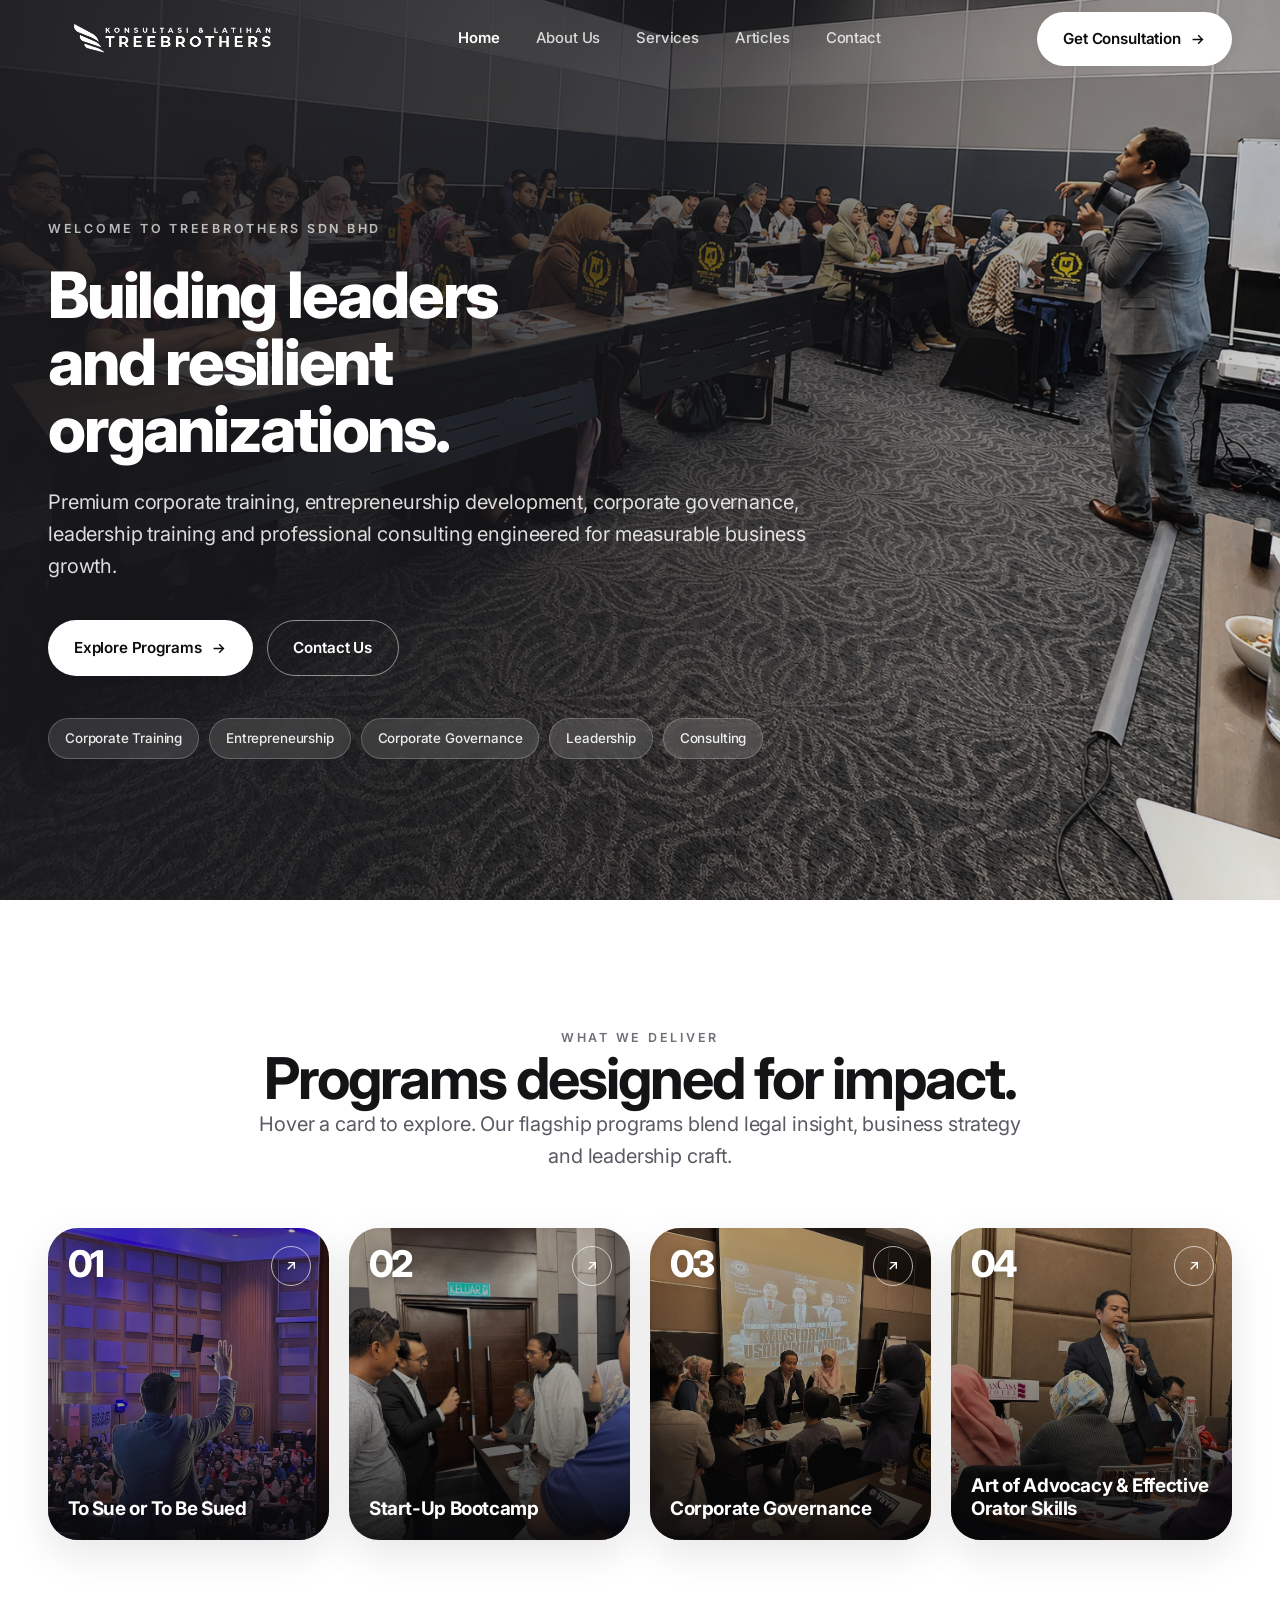
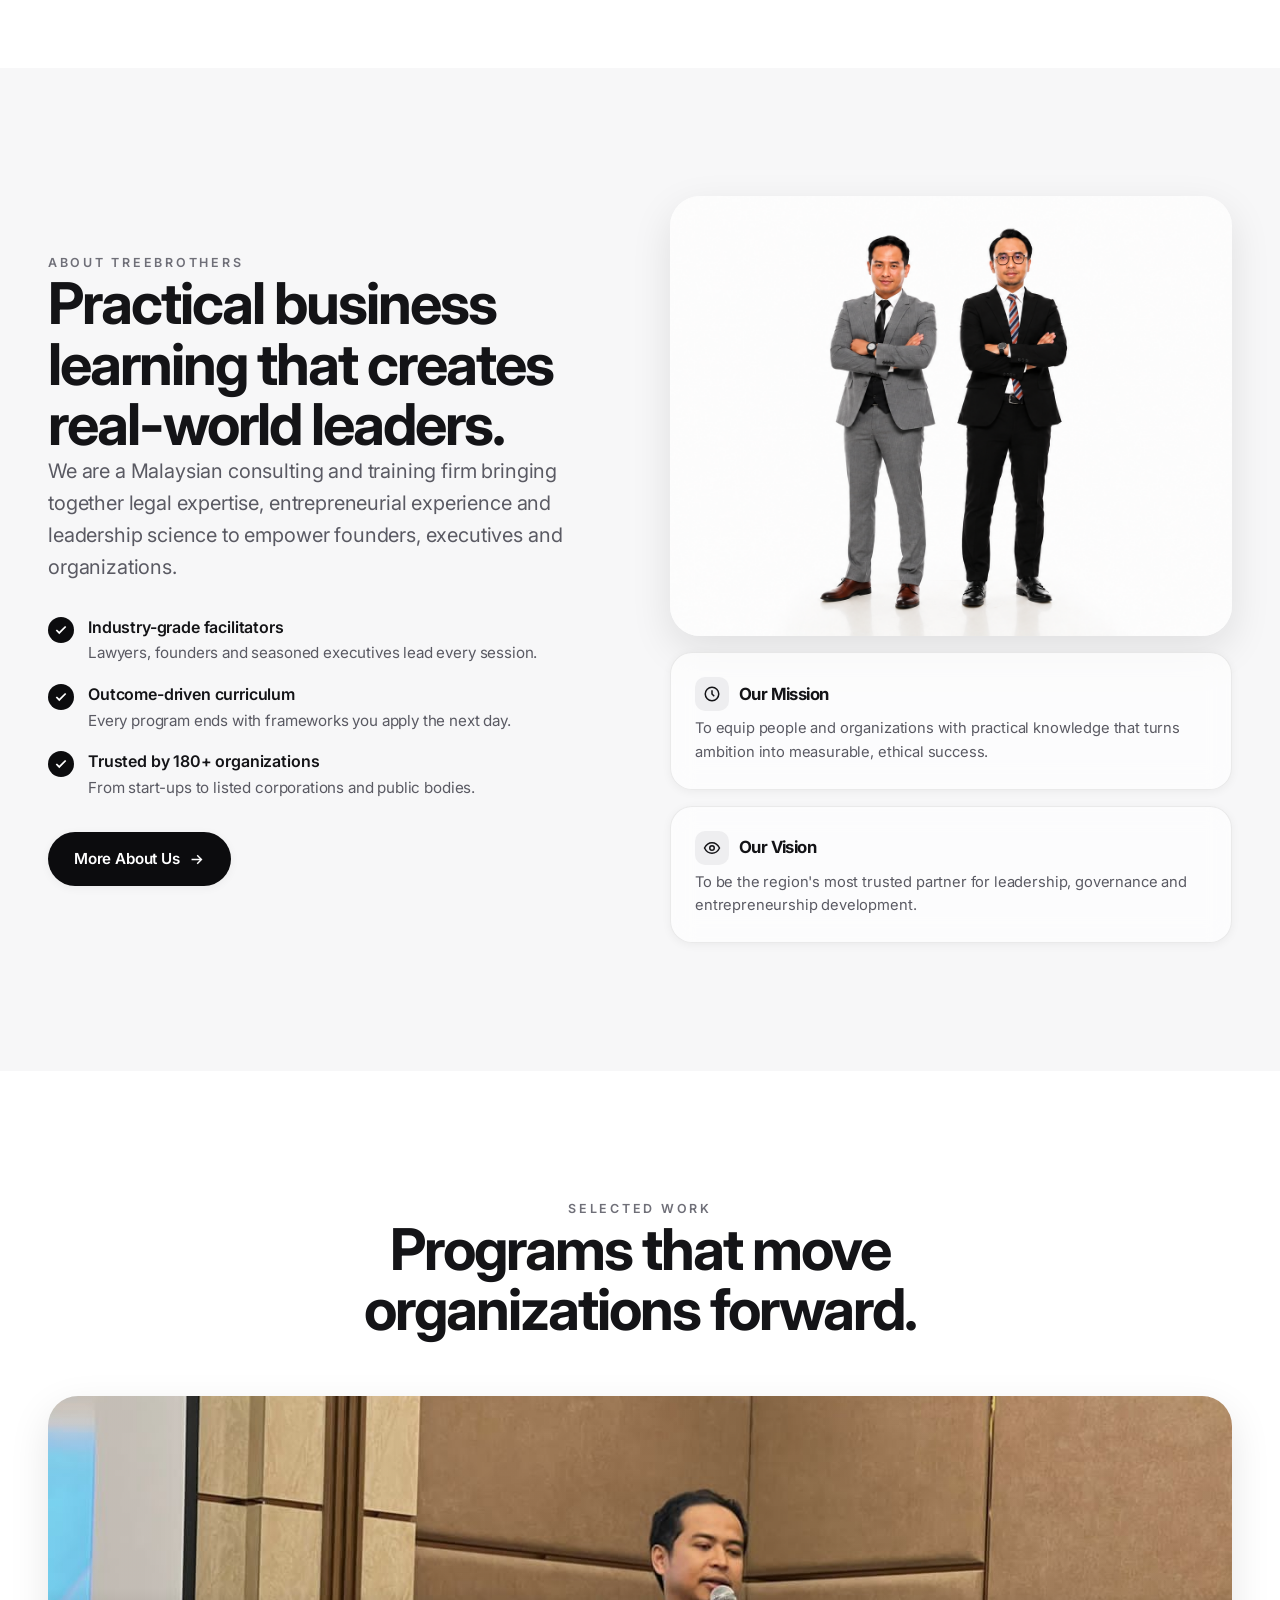
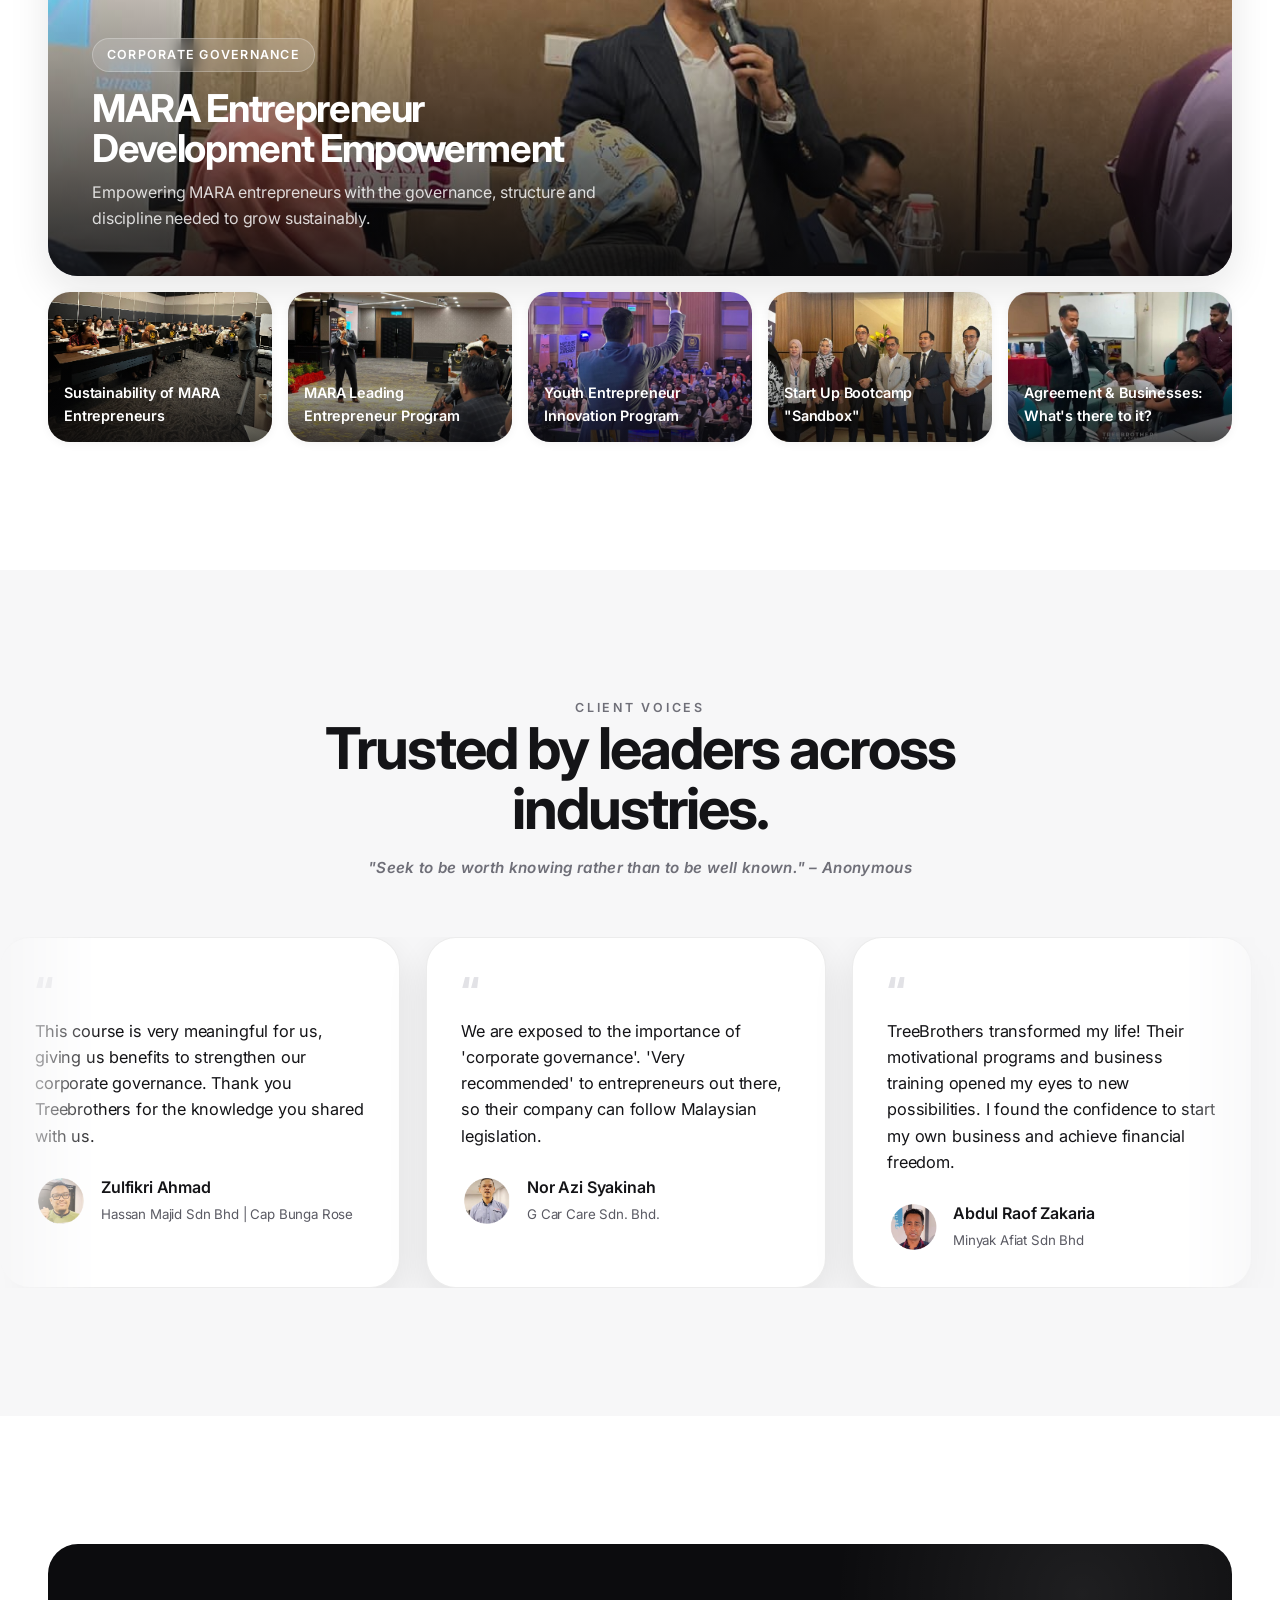
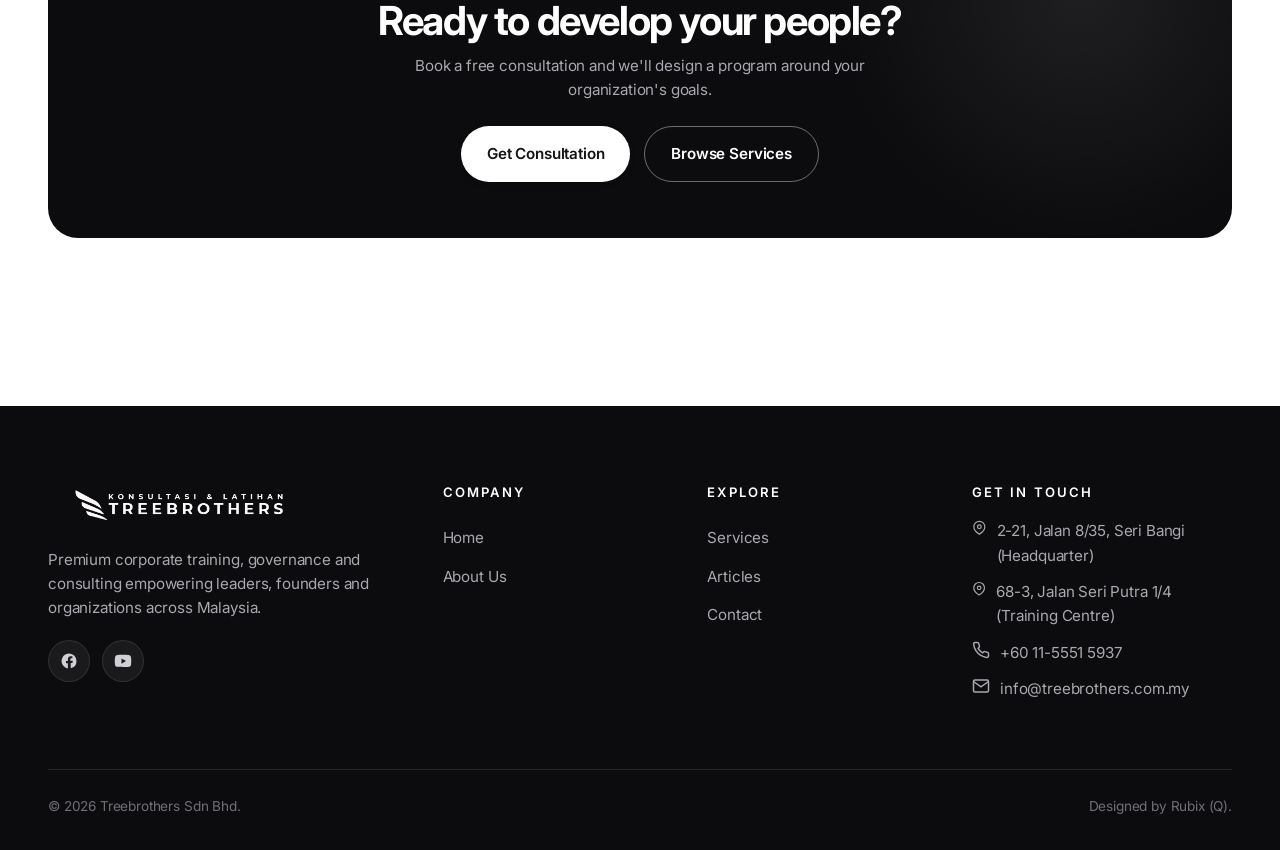
==== commit e6c009c3: "Update homepage" ====
--- a/index.html
+++ b/index.html
@@ -3,10 +3,10 @@
   <head>
     <meta charset="UTF-8" />
     <meta name="viewport" content="width=device-width, initial-scale=1.0" />
-    <title>Tree Brothers Sdn Bhd Premium Corporate Training & Consulting</title>
+    <title>Treebrothers Sdn Bhd Premium Corporate Training & Consulting</title>
     <meta
       name="description"
-      content="Tree Brothers Sdn Bhd delivers premium corporate training, entrepreneurship development, corporate governance and leadership programs."
+      content="Treebrothers Sdn Bhd delivers premium corporate training, entrepreneurship development, corporate governance and leadership programs."
     />
     <link rel="preconnect" href="https://fonts.googleapis.com" />
     <link rel="preconnect" href="https://fonts.gstatic.com" crossorigin />
@@ -21,7 +21,7 @@
     <header class="nav nav-over-dark">
       <div class="nav-inner">
         <a href="index.html" class="nav-logo"
-          ><img src="image/logobro.png" alt="Tree Brothers Sdn Bhd"
+          ><img src="image/logobro.png" alt="Treebrothers Sdn Bhd"
         /></a>
         <nav class="nav-menu">
           <a href="index.html" class="active">Home</a>
@@ -53,19 +53,19 @@
     <section class="hero">
       <div class="hero-bg">
         <img
-          src="image/portfolio2.png"
+          src="image/(N)portfolio2.png"
           alt="Corporate training and consulting session"
         />
       </div>
       <div class="container">
         <div class="hero-content">
-          <p class="eyebrow">Tree Brothers Sdn Bhd · Est. Malaysia</p>
+          <p class="eyebrow">Welcome to TREEBROTHERS Sdn Bhd</p>
           <h1 class="display">
             Building leaders<br />and resilient<br />organizations.
           </h1>
           <p class="lead">
             Premium corporate training, entrepreneurship development, corporate
-            governance, leadership training and professional consulting —
+            governance, leadership training and professional consulting
             engineered for measurable business growth.
           </p>
           <div class="hero-cta">
@@ -93,30 +93,10 @@
       </div>
     </section>
 
-    <!-- ===================== STAT STRIP ===================== -->
-    <section class="section-pad bg-grey" style="padding: 48px 0">
-      <div class="container">
-        <div class="stat-strip reveal">
-          <div class="stat">
-            <strong>12+</strong><span>Years of expertise</span>
-          </div>
-          <div class="stat">
-            <strong>4,500+</strong><span>Professionals trained</span>
-          </div>
-          <div class="stat">
-            <strong>180+</strong><span>Corporate clients</span>
-          </div>
-          <div class="stat">
-            <strong>98%</strong><span>Satisfaction rate</span>
-          </div>
-        </div>
-      </div>
-    </section>
-
     <!-- ===================== SERVICES — EXPANDING CARDS ===================== -->
     <section class="section-pad">
       <div class="container">
-        <div class="section-head center reveal">
+        <div class="section-head center reveal" style="max-width: none">
           <p class="eyebrow">What we deliver</p>
           <h2 class="h-xl">Programs designed for impact.</h2>
           <p class="lead center" style="margin-inline: auto">
@@ -125,7 +105,7 @@
           </p>
         </div>
         <div class="svc-cards reveal">
-          <article class="svc-c">
+          <a class="svc-c" href="services.html">
             <img src="image/service1.jpg" alt="To Sue or To Be Sued" />
             <span class="svc-c-num">01</span>
             <span class="svc-c-arrow"
@@ -140,12 +120,12 @@
             <div class="svc-c-body">
               <h3>To Sue or To Be Sued</h3>
               <p>
-                Litigation literacy for founders and executives—know your
+                Litigation literacy for founders and executives&mdash;know your
                 rights, risks, and remedies before disputes escalate.
               </p>
             </div>
-          </article>
-          <article class="svc-c">
+          </a>
+          <a class="svc-c" href="services.html">
             <img src="image/service2.png" alt="Start-Up Bootcamp" />
             <span class="svc-c-num">02</span>
             <span class="svc-c-arrow"
@@ -160,12 +140,12 @@
             <div class="svc-c-body">
               <h3>Start-Up Bootcamp</h3>
               <p>
-                From idea to traction—validation, business models, funding and
-                go-to-market execution in one intensive sprint.
+                From idea to traction&mdash;validation, business models, funding
+                and go-to-market execution in one intensive sprint.
               </p>
             </div>
-          </article>
-          <article class="svc-c">
+          </a>
+          <a class="svc-c" href="services.html">
             <img src="image/service3.png" alt="Corporate Governance" />
             <span class="svc-c-num">03</span>
             <span class="svc-c-arrow"
@@ -184,10 +164,10 @@
                 stakeholders and strengthen organizational trust.
               </p>
             </div>
-          </article>
-          <article class="svc-c">
+          </a>
+          <a class="svc-c" href="services.html">
             <img
-              src="image/service5.jpg"
+              src="image/portfolio.jpeg"
               alt="Art of Advocacy &amp; Effective Orator Skills"
             />
             <span class="svc-c-num">04</span>
@@ -207,27 +187,7 @@
                 advocacy and executive presence.
               </p>
             </div>
-          </article>
-          <article class="svc-c">
-            <img src="image/portfolio.jpeg" alt="Real Estate Agency Course" />
-            <span class="svc-c-num">05</span>
-            <span class="svc-c-arrow"
-              ><svg
-                viewBox="0 0 24 24"
-                fill="none"
-                stroke="currentColor"
-                stroke-width="2"
-              >
-                <path d="M7 17 17 7M8 7h9v9" /></svg
-            ></span>
-            <div class="svc-c-body">
-              <h3>Real Estate Agency Course</h3>
-              <p>
-                Property law, valuation, negotiation and agency practice for
-                aspiring and active real estate professionals.
-              </p>
-            </div>
-          </article>
+          </a>
         </div>
       </div>
     </section>
@@ -237,7 +197,7 @@
       <div class="container">
         <div class="about-grid">
           <div class="reveal">
-            <p class="eyebrow">About Tree Brothers</p>
+            <p class="eyebrow">About Treebrothers</p>
             <h2 class="h-xl">
               Practical business learning that creates real-world leaders.
             </h2>
@@ -315,7 +275,7 @@
             </a>
           </div>
           <div class="about-visual reveal">
-            <img src="image/speaker2.png" alt="Tree Brothers team" />
+            <img src="image/(N)speaker.png" alt="Treebrothers team" />
             <div class="mv-cards">
               <div class="mv-card">
                 <h4>
@@ -372,73 +332,28 @@
           <div class="pf-featured" data-featured>
             <img src="image/portfolio.jpeg" alt="" />
             <div class="pf-featured-body">
-              <span class="tag">Leadership Transformation</span>
-              <h3>National Leadership Accelerator</h3>
-              <p>
-                A 12-week executive program delivered for a listed conglomerate
-                re-shaping 60 senior leaders around accountability and strategic
-                clarity.
-              </p>
+              <span class="tag">Corporate Governance</span>
+              <h3>MARA Entrepreneur Development Empowerment</h3>
+              <p>Empowering MARA entrepreneurs with the governance, structure and discipline needed to grow sustainably.</p>
             </div>
           </div>
           <div class="pf-thumbs">
-            <div
-              class="pf-thumb"
-              data-img="image/portfolio2.png"
-              data-tag="Entrepreneurship"
-              data-title="Founders Bootcamp 2025"
-              data-desc="An intensive accelerator helping 120 early-stage founders validate and launch their ventures."
-            >
-              <img src="image/portfolio2.png" alt="" /><span
-                >Founders Bootcamp 2025</span
-              >
-            </div>
-            <div
-              class="pf-thumb"
-              data-img="image/portfolio3.png"
-              data-tag="Governance"
-              data-title="Board Governance Retreat"
-              data-desc="A two-day board immersion on compliance, ethics and stakeholder trust for a public body."
-            >
-              <img src="image/portfolio3.png" alt="" /><span
-                >Board Governance Retreat</span
-              >
-            </div>
-            <div
-              class="pf-thumb"
-              data-img="image/portfolio4.png"
-              data-tag="Advocacy"
-              data-title="Advocacy Masterclass"
-              data-desc="Persuasion and orator training for a national association of legal professionals."
-            >
-              <img src="image/portfolio4.png" alt="" /><span
-                >Advocacy Masterclass</span
-              >
-            </div>
-            <div
-              class="pf-thumb"
-              data-img="image/portfolio5.jpg"
-              data-tag="Real Estate"
-              data-title="Real Estate Certification"
-              data-desc="A certification track preparing 200+ agents for professional practice and licensing."
-            >
-              <img src="image/portfolio5.jpg" alt="" /><span
-                >Real Estate Certification</span
-              >
-            </div>
-            <div
-              class="pf-thumb"
-              data-img="image/portfolio6.jpg"
-              data-tag="Corporate Law"
-              data-title="Litigation Readiness Lab"
-              data-desc="A practical workshop on contracts, disputes and litigation strategy for SME owners."
-            >
-              <img src="image/portfolio6.jpg" alt="" /><span
-                >Litigation Readiness Lab</span
-              >
-            </div>
-          </div>
-        </div>
+            <div class="pf-thumb" data-img="image/portfolio2.png" data-tag="Corporate Governance" data-title="Sustainability of MARA Entrepreneurs" data-desc="Building resilient, long-lasting and compliant MARA businesses through sound governance practices.">
+              <img src="image/portfolio2.png" alt="" /><span>Sustainability of MARA Entrepreneurs</span>
+            </div>
+            <div class="pf-thumb" data-img="image/portfolio3.png" data-tag="Lift Up, Fund Raising" data-title="MARA Leading Entrepreneur Program" data-desc="Helping leading entrepreneurs scale through funding readiness, strategy and investor engagement.">
+              <img src="image/portfolio3.png" alt="" /><span>MARA Leading Entrepreneur Program</span>
+            </div>
+            <div class="pf-thumb" data-img="image/portfolio4.png" data-tag="R.I.S.E Program" data-title="Youth Entrepreneur Innovation Program" data-desc="A youth program blending religious values, innovation, skills and entrepreneurship to spark new ventures.">
+              <img src="image/portfolio4.png" alt="" /><span>Youth Entrepreneur Innovation Program</span>
+            </div>
+            <div class="pf-thumb" data-img="image/portfolio5.jpg" data-tag="Corporate Governance" data-title="Start Up Bootcamp &quot;Sandbox&quot;" data-desc="A hands-on sandbox where founders validate, model and launch their startup ideas.">
+              <img src="image/portfolio5.jpg" alt="" /><span>Start Up Bootcamp &quot;Sandbox&quot;</span>
+            </div>
+            <div class="pf-thumb" data-img="image/portfolio6.jpg" data-tag="To Sue or To Be Sued" data-title="Agreement &amp; Businesses: What's there to it?" data-desc="Understanding contracts, agreements and legal exposure so business owners can act with confidence.">
+              <img src="image/portfolio6.jpg" alt="" /><span>Agreement &amp; Businesses: What's there to it?</span>
+            </div>
+          </div></div>
       </div>
     </section>
 
@@ -642,7 +557,7 @@
         <div class="footer-grid">
           <div class="footer-about">
             <div class="footer-logo">
-              <img src="image/logobro-white.png" alt="Tree Brothers Sdn Bhd" />
+              <img src="image/logobro-white.png" alt="Treebrothers Sdn Bhd" />
             </div>
             <p>
               Premium corporate training, governance and consulting empowering
@@ -660,16 +575,6 @@
                   /></svg
               ></a>
               <a
-                href="https://api.whatsapp.com/send?phone=60109872029&amp;text=Hello%20Treebrothers%F0%9F%98%8E%F0%9F%98%8E%2C%20can%20I%20know%20the%20details%20for%20booking%20a%20session%20with%20your%20programme%3F"
-                target="_blank"
-                rel="noopener"
-                aria-label="WhatsApp"
-                ><svg viewBox="0 0 24 24" fill="currentColor">
-                  <path
-                    d="M20 11.9a8 8 0 0 1-11.9 7L4 20l1.2-4a8 8 0 1 1 14.8-4.1Zm-8-6a6 6 0 0 0-5.1 9.1l-.7 2.4 2.5-.7A6 6 0 1 0 12 5.9Zm3.4 7.6c-.2-.1-1.1-.5-1.3-.6s-.3-.1-.4.1-.5.6-.6.7-.2.1-.4 0a4.9 4.9 0 0 1-2.4-2.1c-.2-.3.2-.3.5-.9.1-.1 0-.3 0-.4l-.6-1.3c-.1-.3-.3-.3-.4-.3h-.4a.8.8 0 0 0-.5.2 2.1 2.1 0 0 0-.7 1.6 3.7 3.7 0 0 0 .8 2 8.3 8.3 0 0 0 3.2 2.8c1.2.5 1.7.6 2.3.5a1.9 1.9 0 0 0 1.3-.9 1.6 1.6 0 0 0 .1-.9c0-.1-.2-.2-.4-.3Z"
-                  /></svg
-              ></a>
-              <a
                 href="https://www.youtube.com/@treebrotherstrainingconsul187"
                 target="_blank"
                 rel="noopener"
@@ -686,16 +591,14 @@
             <div class="footer-links">
               <a href="index.html">Home</a>
               <a href="about.html">About Us</a>
-              <a href="services.html">Services</a>
             </div>
           </div>
           <div>
             <h4>Explore</h4>
             <div class="footer-links">
+              <a href="services.html">Services</a>
               <a href="articles.html">Articles</a>
               <a href="contact.html">Contact</a>
-              <a href="services.html">Programs</a>
-              <a href="articles.html">Case Studies</a>
             </div>
           </div>
           <div>
@@ -712,7 +615,20 @@
                 >
                   <path d="M21 10c0 7-9 12-9 12s-9-5-9-12a9 9 0 0 1 18 0Z" />
                   <circle cx="12" cy="10" r="3" /></svg
-                >Level 12, Menara Corporate, Kuala Lumpur, Malaysia
+                >2-21, Jalan 8/35, Seri Bangi (Headquarter)
+              </li>
+              <li>
+                <svg
+                  viewBox="0 0 24 24"
+                  fill="none"
+                  stroke="currentColor"
+                  stroke-width="2"
+                  width="18"
+                  height="18"
+                >
+                  <path d="M21 10c0 7-9 12-9 12s-9-5-9-12a9 9 0 0 1 18 0Z" />
+                  <circle cx="12" cy="10" r="3" /></svg
+                >68-3, Jalan Seri Putra 1/4 (Training Centre)
               </li>
               <li>
                 <svg
@@ -726,7 +642,7 @@
                   <path
                     d="M22 16.9v3a2 2 0 0 1-2.2 2 19.8 19.8 0 0 1-8.6-3 19.5 19.5 0 0 1-6-6 19.8 19.8 0 0 1-3-8.6A2 2 0 0 1 4.1 2h3a2 2 0 0 1 2 1.7c.1 1 .4 1.9.7 2.8a2 2 0 0 1-.5 2.1L8.1 9.9a16 16 0 0 0 6 6l1.3-1.3a2 2 0 0 1 2.1-.4c.9.3 1.8.6 2.8.7a2 2 0 0 1 1.7 2Z"
                   /></svg
-                >+60 3-1234 5678
+                >+60 11-5551 5937
               </li>
               <li>
                 <svg
@@ -739,17 +655,14 @@
                 >
                   <rect x="2" y="4" width="20" height="16" rx="2" />
                   <path d="m2 6 10 7L22 6" /></svg
-                >hello@treebrothers.com.my
+                >info@treebrothers.com.my
               </li>
             </ul>
           </div>
         </div>
         <div class="footer-bottom">
-          <span
-            >© <span data-year>2026</span> Tree Brothers Sdn Bhd. All rights
-            reserved.</span
-          >
-          <span>Designed with precision · Kuala Lumpur, Malaysia</span>
+          <span>© <span data-year>2026</span> Treebrothers Sdn Bhd.</span>
+          <span>Designed by Rubix (Q).</span>
         </div>
       </div>
     </footer>
--- a/style.css
+++ b/style.css
@@ -1,5 +1,5 @@
 /* =========================================================
-   TREE BROTHERS SDN BHD — 2026 Corporate Redesign
+   TREEBROTHERS SDN BHD — 2026 Corporate Redesign
    Design system: White / Light Grey / Dark Grey / Black
    Inspiration: Apple · Stripe · Notion
    ========================================================= */
@@ -451,7 +451,7 @@
    ========================================================= */
 .hero {
   position: relative;
-  min-height: 90vh;
+  min-height: 100vh;
   display: flex;
   align-items: center;
   padding-top: var(--nav-h);
@@ -466,6 +466,7 @@
   width: 100%;
   height: 100%;
   object-fit: cover;
+  object-position: center 22%;
 }
 .hero-bg::after {
   content: "";
@@ -536,9 +537,15 @@
 
 /* Page hero (interior pages) */
 .page-hero {
-  padding: calc(var(--nav-h) + 90px) 0 70px;
+  min-height: 100vh;
+  display: flex;
+  align-items: center;
+  padding: calc(var(--nav-h) + 40px) 0 40px;
   position: relative;
   overflow: hidden;
+}
+.page-hero > .container {
+  width: 100%;
 }
 .page-hero .eyebrow {
   margin-bottom: 20px;
@@ -583,7 +590,7 @@
    ========================================================= */
 .svc-cards {
   display: grid;
-  grid-template-columns: repeat(5, 1fr);
+  grid-template-columns: repeat(4, 1fr);
   gap: 20px;
 }
 .svc-c {
@@ -696,10 +703,12 @@
     opacity 0.45s var(--ease),
     transform 0.45s var(--ease);
 }
-.svc-c.active .svc-c-body h3 {
+.svc-c.active .svc-c-body h3,
+.svc-c:hover .svc-c-body h3 {
   margin-bottom: 12px;
 }
-.svc-c.active .svc-c-body p {
+.svc-c.active .svc-c-body p,
+.svc-c:hover .svc-c-body p {
   max-height: 140px;
   opacity: 1;
   transform: none;
@@ -876,6 +885,7 @@
   width: 100%;
   height: 100%;
   object-fit: cover;
+  object-position: center 20%;
   transition: transform 1.2s var(--ease);
 }
 .pf-featured:hover img {
@@ -944,6 +954,7 @@
   width: 100%;
   height: 100%;
   object-fit: cover;
+  object-position: center 20%;
   transition: transform 0.8s var(--ease);
 }
 .pf-thumb:hover img {
@@ -1054,9 +1065,9 @@
    ABOUT — FLOATING SIDE FEATURE ICONS
    ========================================================= */
 .side-feature {
-  position: fixed;
+  position: absolute;
   right: 22px;
-  top: 50%;
+  top: 50vh;
   transform: translateY(-50%);
   z-index: 800;
   display: flex;
@@ -1109,9 +1120,9 @@
   height: 26px;
 }
 .side-panel {
-  position: fixed;
+  position: absolute;
   right: 110px;
-  top: 50%;
+  top: 50vh;
   transform: translateY(-50%) translateX(40px);
   width: min(380px, 70vw);
   z-index: 801;
@@ -1818,16 +1829,51 @@
 }
 .contact-info {
   display: grid;
-  grid-auto-rows: 1fr;
-  gap: 18px;
+  gap: 14px;
+}
+/* form matches the info column height; message box fills the space */
+.contact-form {
+  display: flex;
+  flex-direction: column;
+}
+.contact-form .field:last-of-type {
+  flex: 1;
+  display: flex;
+  flex-direction: column;
+}
+.contact-form .field:last-of-type textarea {
+  flex: 1;
 }
 .info-card {
-  align-items: center;
+  align-items: flex-start;
+}
+/* compact office-hours schedule */
+.hours-list {
+  display: grid;
+  grid-template-columns: auto 1fr;
+  gap: 2px 16px;
+  font-size: 0.82rem;
+  color: var(--text-soft);
+  margin-top: 2px;
+}
+.hours-list span:nth-child(odd) {
+  font-weight: 600;
+  color: var(--text);
+}
+/* dark hero (like home) — light text over image */
+.page-hero-dark .eyebrow {
+  color: rgba(255, 255, 255, 0.72);
+}
+.page-hero-dark h1 {
+  color: #fff;
+}
+.page-hero-dark .lead {
+  color: rgba(255, 255, 255, 0.86);
 }
 .info-card {
   display: flex;
   gap: 16px;
-  padding: 24px;
+  padding: 18px;
   border-radius: var(--r);
   background: var(--grey-50);
   border: 1px solid var(--line);
@@ -1867,7 +1913,7 @@
   color: var(--text);
 }
 .contact-form {
-  padding: 40px;
+  padding: 28px;
   border-radius: var(--r-lg);
   background: var(--glass-bg);
   border: 1px solid var(--glass-border);
@@ -1875,7 +1921,7 @@
   backdrop-filter: blur(14px);
 }
 .field {
-  margin-bottom: 20px;
+  margin-bottom: 14px;
 }
 .field label {
   display: block;
@@ -1904,7 +1950,7 @@
 }
 .field textarea {
   resize: vertical;
-  min-height: 130px;
+  min-height: 96px;
 }
 .form-row {
   display: grid;
@@ -2312,6 +2358,22 @@
     height: 320px;
   }
 
+  /* Touch (no hover): reveal service-card descriptions */
+  .svc-c .svc-c-body h3 {
+    margin-bottom: 12px;
+  }
+  .svc-c .svc-c-body p {
+    max-height: 200px;
+    opacity: 1;
+    transform: none;
+  }
+  /* Floating side icons overlap the hero text on small screens */
+  .side-feature,
+  .side-panel,
+  .side-backdrop {
+    display: none;
+  }
+
   /* Touch-friendly tap targets */
   .btn {
     min-height: 46px;
